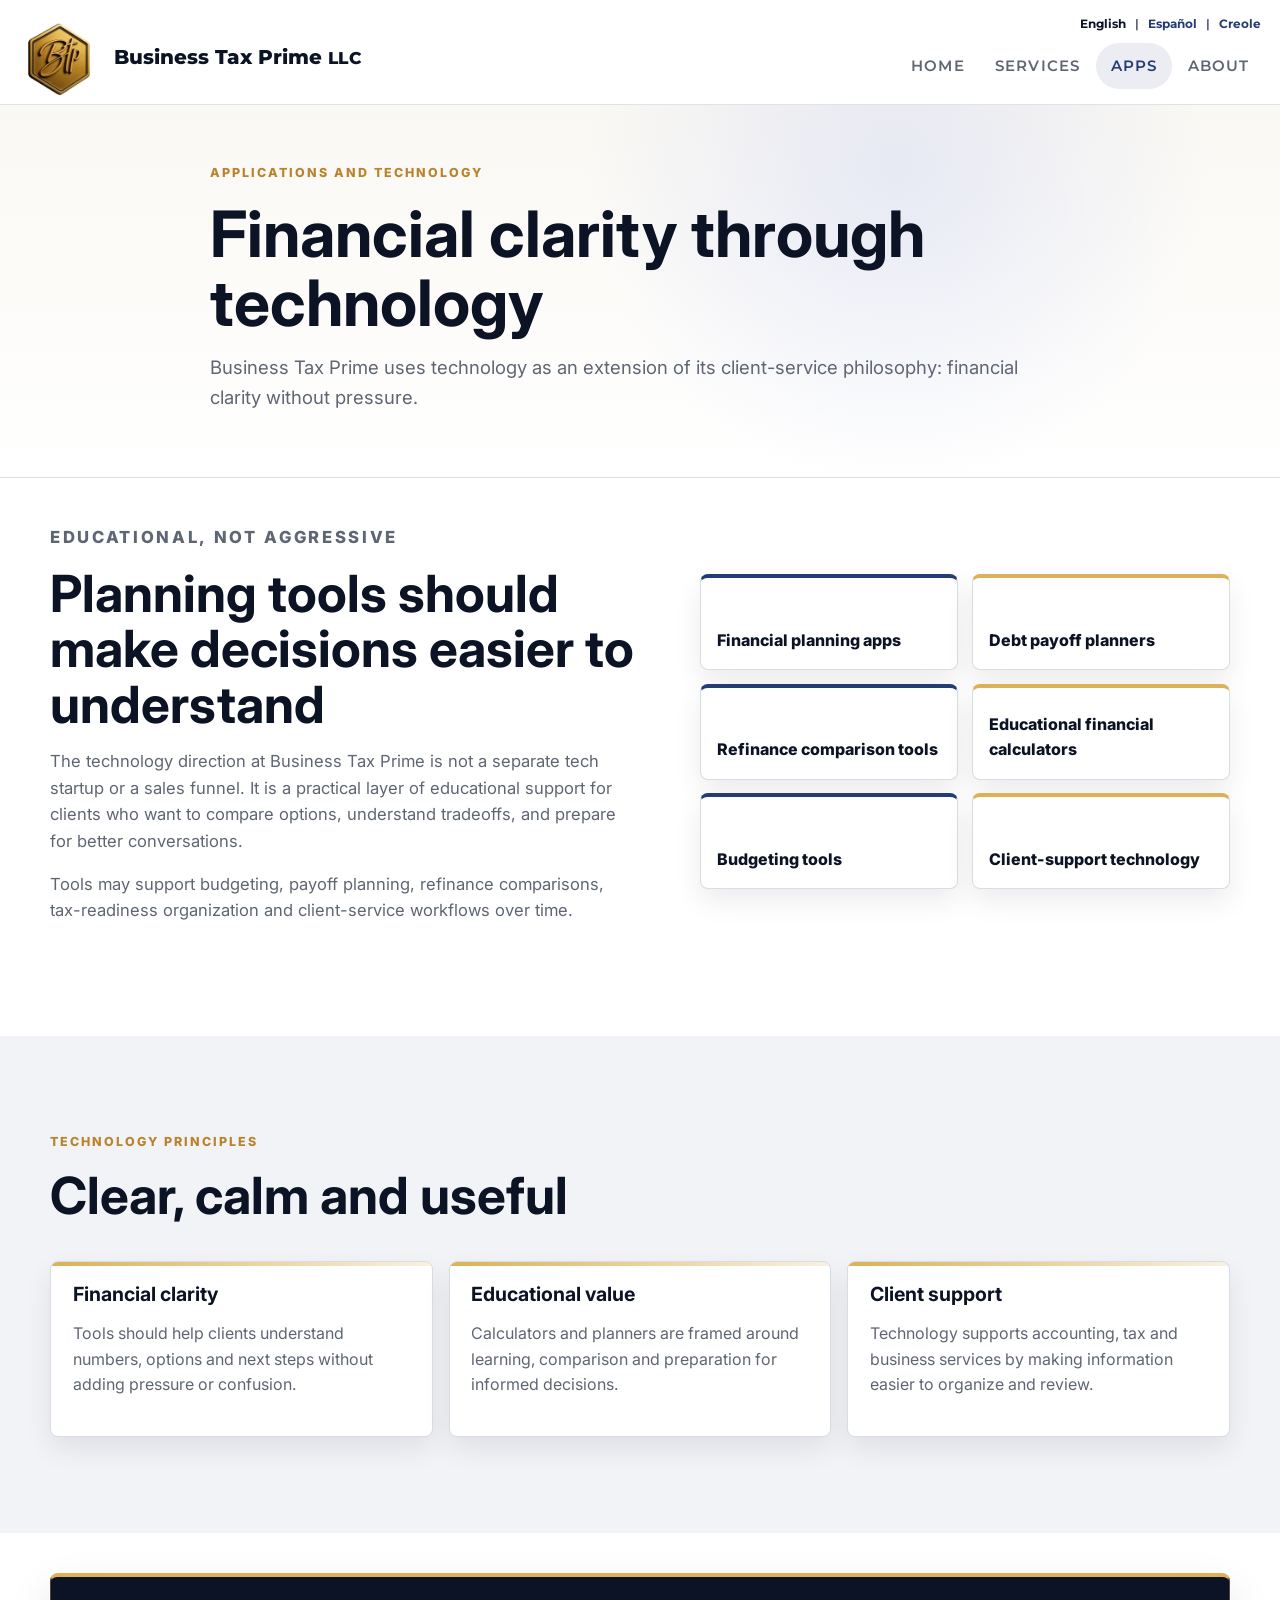
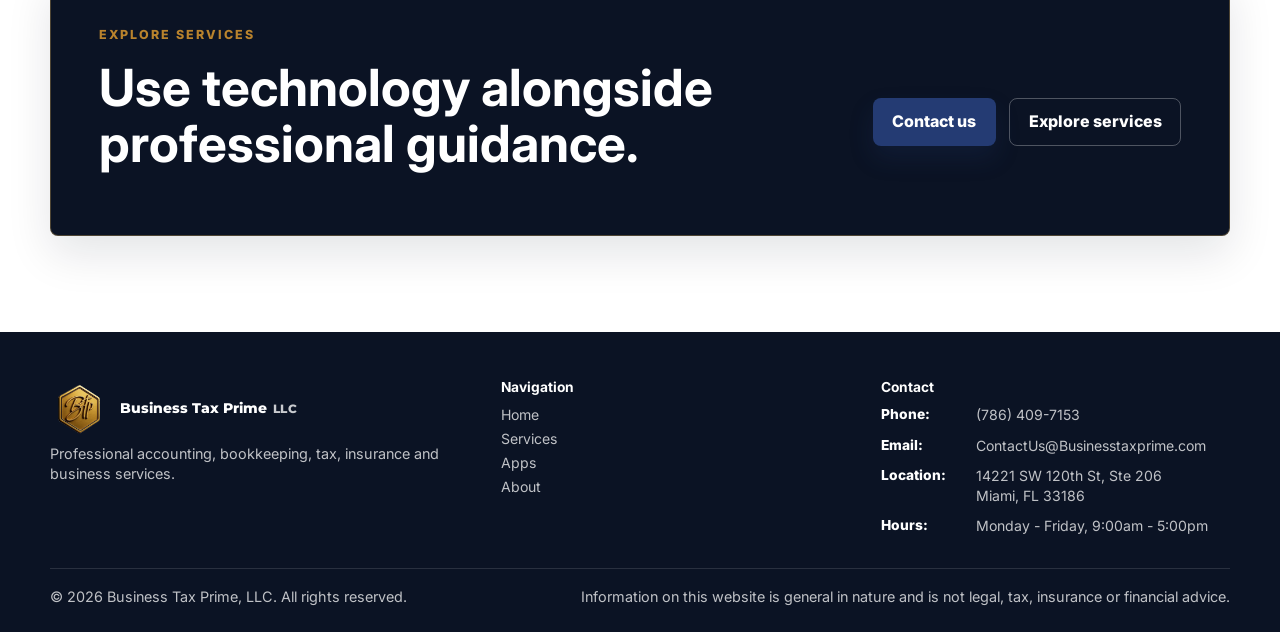
==== apps.html @ d719fc5e "Refine navigation menus and footer links" ====
<!DOCTYPE html>
<html lang="en">
<head>
  <meta charset="UTF-8">
  <meta name="viewport" content="width=device-width, initial-scale=1.0">
  <title>Applications and technology | Business Tax Prime, LLC</title>
  <meta name="description" content="Business Tax Prime technology philosophy: financial clarity through educational planning apps, calculators, budgeting tools, and client-support technology.">
  <link rel="preconnect" href="https://fonts.googleapis.com">
  <link rel="preconnect" href="https://fonts.gstatic.com" crossorigin>
  <link href="https://fonts.googleapis.com/css2?family=Inter:wght@400;500;600;700;800&family=Montserrat:wght@500;600;700;800&display=swap" rel="stylesheet">
  <link rel="stylesheet" href="assets/css/styles.css">
</head>
<body>
  <a class="skip-link" href="#main">Skip to content</a>
  <header class="site-header" data-header>
    <div class="container header-inner">
      <a class="brand notranslate" translate="no" href="index.html"><span class="brand-logo-frame"><img class="brand-logo" src="assets/logos/BTP_mark.png" alt="Business Tax Prime logo"></span><span class="brand-text"><strong>Business Tax Prime</strong><span>LLC</span></span></a>
      <button class="nav-toggle" type="button" aria-expanded="false" aria-controls="primary-navigation"><span class="sr-only">Menu</span><span></span><span></span><span></span></button>
      <nav class="primary-nav" id="primary-navigation" aria-label="Primary navigation"><a href="index.html">HOME</a><div class="nav-dropdown"><a href="services.html">SERVICES</a><div class="nav-submenu" aria-label="Services submenu"><a href="bookkeeping.html">Bookkeeping</a><a href="taxes.html">Taxes</a><a href="business-services.html">Business services</a><a href="https://www.btpinsurance.net/" target="_blank" rel="noopener">Insurance services</a></div></div><a href="apps.html">APPS</a><div class="nav-dropdown"><a href="contact.html#about">ABOUT</a><div class="nav-submenu" aria-label="About submenu"><a href="contact.html#about">About us</a><a href="contact.html#contact">Contact us</a><a href="privacy.html">Privacy Policy</a><a href="terms.html">Terms &amp; Conditions</a></div></div></nav><nav class="language-toggle" aria-label="Language options"><a href="index.html" lang="en" data-language-current>English</a><span aria-hidden="true">|</span><a href="https://translate.google.com/translate?sl=en&amp;tl=es&amp;u=https%3A%2F%2Fbusinesstaxprime.com%2F" lang="es" aria-label="Translate site to Spanish" data-translate-lang="es" target="_blank" rel="noopener">Espa&ntilde;ol</a><span aria-hidden="true">|</span><a href="https://translate.google.com/translate?sl=en&amp;tl=ht&amp;u=https%3A%2F%2Fbusinesstaxprime.com%2F" lang="ht" title="Haitian Creole" aria-label="Translate site to Haitian Creole" data-translate-lang="ht" target="_blank" rel="noopener">Creole</a></nav>
    </div>
  </header>

  <main id="main">
    <section class="page-hero tech-hero">
      <div class="container narrow reveal">
        <p class="eyebrow">Applications and technology</p>
        <h1>Financial clarity through technology</h1>
        <p>Business Tax Prime uses technology as an extension of its client-service philosophy: financial clarity without pressure.</p>
      </div>
    </section>

    <section class="section-pad">
      <div class="container split">
        <div class="reveal">
          <p class="eyebrow">Educational, not aggressive</p>
          <h2>Planning tools should make decisions easier to understand</h2>
          <p>The technology direction at Business Tax Prime is not a separate tech startup or a sales funnel. It is a practical layer of educational support for clients who want to compare options, understand tradeoffs, and prepare for better conversations.</p>
          <p>Tools may support budgeting, payoff planning, refinance comparisons, tax-readiness organization and client-service workflows over time.</p>
        </div>
        <div class="tech-board reveal" aria-label="Planned technology tools">
          <span>Financial planning apps</span>
          <span>Debt payoff planners</span>
          <span>Refinance comparison tools</span>
          <span>Educational financial calculators</span>
          <span>Budgeting tools</span>
          <span>Client-support technology</span>
        </div>
      </div>
    </section>

    <section class="section-pad bg-soft">
      <div class="container">
        <div class="section-heading reveal"><p class="eyebrow">Technology principles</p><h2>Clear, calm and useful</h2></div>
        <div class="card-grid three">
          <article class="service-card reveal"><h3>Financial clarity</h3><p>Tools should help clients understand numbers, options and next steps without adding pressure or confusion.</p></article>
          <article class="service-card reveal"><h3>Educational value</h3><p>Calculators and planners are framed around learning, comparison and preparation for informed decisions.</p></article>
          <article class="service-card reveal"><h3>Client support</h3><p>Technology supports accounting, tax and business services by making information easier to organize and review.</p></article>
        </div>
      </div>
    </section>

    <section class="cta-section">
      <div class="container cta-box reveal"><div><p class="eyebrow">Explore services</p><h2>Use technology alongside professional guidance.</h2></div><div class="cta-actions"><a class="btn btn-primary" href="mailto:ContactUs@Businesstaxprime.com?subject=Business%20Tax%20Prime%20consultation">Contact us</a><a class="btn btn-secondary" href="services.html">Explore services</a></div></div>
    </section>
  </main>

  <footer class="site-footer">
    <div class="container footer-grid">
      <div><a class="brand footer-brand notranslate" translate="no" href="index.html"><span class="brand-logo-frame"><img class="brand-logo" src="assets/logos/BTP_mark.png" alt="Business Tax Prime logo"></span><span class="brand-text"><strong>Business Tax Prime</strong><span>LLC</span></span></a><p>Professional accounting, bookkeeping, tax, insurance and business services.</p></div>
      <div><h2>Navigation</h2><nav class="footer-links" aria-label="Footer navigation"><a href="index.html">Home</a><a href="services.html">Services</a><a href="apps.html">Apps</a><a href="contact.html#about">About</a></nav></div>
      <div><h2>Contact</h2><dl class="contact-list"><div><dt>Phone:</dt><dd><a href="tel:+17864097153">(786) 409-7153</a></dd></div><div><dt>Email:</dt><dd><a href="mailto:ContactUs@Businesstaxprime.com">ContactUs@Businesstaxprime.com</a></dd></div><div><dt>Location:</dt><dd>14221 SW 120th St, Ste 206<br>Miami, FL 33186</dd></div><div><dt>Hours:</dt><dd>Monday - Friday, 9:00am - 5:00pm</dd></div></dl></div>
    </div>
    <div class="container footer-bottom"><p>&copy; <span data-year></span> Business Tax Prime, LLC. All rights reserved.</p><p>Information on this website is general in nature and is not legal, tax, insurance or financial advice.</p></div>
  </footer>
  <script src="assets/js/main.js"></script>
</body>
</html>
---- assets/css/styles.css ----
:root {
  --navy: #0B1324;
  --blue: #243B73;
  --royal: #4263E7;
  --gold: #DCB157;
  --bronze: #B9832D;
  --warm-white: #FAF8F3;
  --white: #FFFFFF;
  --soft-gray: #F1F3F6;
  --text: #1C1C1C;
  --muted: #5F6673;
  --border: #D8DCE3;
  --shadow: 0 18px 45px rgba(11, 19, 36, 0.11);
  --soft-shadow: 0 12px 28px rgba(11, 19, 36, 0.08);
  --radius: 8px;
  --container: 1180px;
}

* {
  box-sizing: border-box;
}

html {
  scroll-behavior: smooth;
  scroll-padding-top: 120px;
}

body {
  margin: 0;
  color: var(--text);
  background: var(--white);
  font-family: "Inter", Arial, sans-serif;
  line-height: 1.6;
}

img,
svg {
  max-width: 100%;
}

a {
  color: inherit;
  text-decoration: none;
}

a:focus-visible,
button:focus-visible,
input:focus-visible,
textarea:focus-visible,
select:focus-visible {
  outline: 3px solid rgba(66, 99, 231, 0.35);
  outline-offset: 3px;
}

p {
  margin: 0 0 1rem;
}

h1,
h2,
h3 {
  margin: 0 0 1rem;
  color: var(--navy);
  line-height: 1.08;
  letter-spacing: 0;
}

h1 {
  font-size: clamp(2.5rem, 7vw, 5.4rem);
  max-width: 920px;
}

h2 {
  font-size: clamp(2rem, 4vw, 3.3rem);
}

h3 {
  font-size: 1.2rem;
}

.container {
  width: min(var(--container), calc(100% - 40px));
  margin: 0 auto;
}

.narrow {
  max-width: 860px;
}

.section-pad {
  padding: 96px 0;
}

.section-pad.compact {
  padding: 72px 0;
}

.bg-soft {
  background: var(--soft-gray);
}

.bg-navy {
  background: var(--navy);
  color: rgba(255, 255, 255, 0.84);
}

.bg-navy h2,
.bg-navy h3 {
  color: var(--white);
}

.skip-link {
  position: fixed;
  left: 1rem;
  top: -5rem;
  z-index: 1000;
  background: var(--gold);
  color: var(--navy);
  padding: 0.8rem 1rem;
  border-radius: var(--radius);
  font-weight: 700;
}

.skip-link:focus {
  top: 112px;
}

.sr-only {
  position: absolute;
  width: 1px;
  height: 1px;
  padding: 0;
  margin: -1px;
  overflow: hidden;
  clip: rect(0, 0, 0, 0);
  border: 0;
}

.site-header {
  position: sticky;
  top: 0;
  z-index: 100;
  background: rgba(255, 255, 255, 0.95);
  border-bottom: 1px solid rgba(216, 220, 227, 0.82);
  backdrop-filter: blur(18px);
}

.site-header .container {
  width: min(100% - 32px, 1840px);
}

.header-inner {
  position: relative;
  min-height: 104px;
  display: flex;
  align-items: center;
  justify-content: space-between;
  gap: 1.2rem;
  padding-top: 0.85rem;
}

.brand {
  display: inline-flex;
  align-items: center;
  gap: 0.75rem;
  min-width: max-content;
  flex: 0 0 auto;
}

.brand-logo-frame {
  width: 86px;
  height: 86px;
  display: block;
  overflow: hidden;
  background: transparent;
  border: 0;
  border-radius: 0;
  box-shadow: none;
}

.brand-logo {
  width: 100%;
  height: 100%;
  display: block;
  object-fit: contain;
  object-position: center;
  transform: none;
}

.brand-text {
  display: inline-flex;
  align-items: baseline;
  gap: 0.38rem;
  white-space: nowrap;
}

.brand-text strong {
  font-family: "Montserrat", "Inter", Arial, sans-serif;
  color: var(--navy);
  font-size: 1.24rem;
  line-height: 1;
  font-weight: 800;
}

.brand-text span {
  font-family: "Montserrat", "Inter", Arial, sans-serif;
  color: var(--navy);
  font-size: 1.04rem;
  font-weight: 800;
  letter-spacing: 0.02em;
  text-transform: uppercase;
}

.primary-nav {
  display: flex;
  align-items: center;
  gap: 0.08rem;
  margin-left: auto;
  padding-top: 0.9rem;
}

.primary-nav a,
.nav-dropdown > a {
  font-family: "Montserrat", "Inter", Arial, sans-serif;
  color: var(--muted);
  border-radius: 999px;
  padding: 0.68rem 0.9rem;
  font-size: 0.95rem;
  font-weight: 600;
  letter-spacing: 0.08em;
  transition: background 180ms ease, color 180ms ease;
}

.nav-dropdown {
  position: relative;
}

.nav-dropdown > a {
  display: inline-flex;
  align-items: center;
}

.nav-submenu {
  position: absolute;
  left: 50%;
  top: calc(100% + 0.65rem);
  z-index: 120;
  display: grid;
  min-width: 220px;
  padding: 0.55rem;
  background: var(--white);
  border: 1px solid var(--border);
  border-top: 4px solid var(--gold);
  border-radius: var(--radius);
  box-shadow: var(--shadow);
  opacity: 0;
  visibility: hidden;
  transform: translate(-50%, 8px);
  transition: opacity 160ms ease, transform 160ms ease, visibility 160ms ease;
}

.primary-nav > .nav-dropdown:last-child .nav-submenu {
  left: auto;
  right: 0;
  transform: translate(0, 8px);
}

.nav-submenu a {
  display: block;
  padding: 0.75rem 0.8rem;
  color: var(--navy);
  border-radius: 6px;
  font-size: 0.92rem;
  font-weight: 600;
  letter-spacing: 0;
  text-align: center;
  white-space: normal;
}

.nav-dropdown:hover .nav-submenu,
.nav-dropdown:focus-within .nav-submenu {
  opacity: 1;
  visibility: visible;
  transform: translate(-50%, 0);
}

.primary-nav > .nav-dropdown:last-child:hover .nav-submenu,
.primary-nav > .nav-dropdown:last-child:focus-within .nav-submenu {
  transform: translate(0, 0);
}

.primary-nav a:hover,
.primary-nav a:focus-visible,
.primary-nav a[aria-current="page"] {
  background: rgba(36, 59, 115, 0.09);
  color: var(--blue);
}

.language-toggle {
  position: absolute;
  right: 0;
  top: 0.78rem;
  display: inline-flex;
  align-items: center;
  gap: 0.36rem;
  flex: 0 0 auto;
  color: var(--muted);
  font-family: "Montserrat", "Inter", Arial, sans-serif;
  font-size: 0.76rem;
  font-weight: 700;
  line-height: 1;
  white-space: nowrap;
}

.language-toggle a {
  color: var(--blue);
  border-radius: 999px;
  padding: 0.36rem 0.2rem;
}

.language-toggle a:hover,
.language-toggle a:focus-visible {
  color: var(--royal);
}

.language-toggle [aria-current="true"] {
  color: var(--navy);
}

.nav-toggle {
  display: none;
  width: 44px;
  height: 44px;
  border: 1px solid var(--border);
  border-radius: var(--radius);
  background: var(--white);
  padding: 0;
}

.nav-toggle span:not(.sr-only) {
  display: block;
  width: 20px;
  height: 2px;
  margin: 4px auto;
  background: var(--navy);
}

.hero {
  position: relative;
  overflow: hidden;
  background:
    radial-gradient(circle at 82% 20%, rgba(66, 99, 231, 0.1), transparent 30%),
    linear-gradient(180deg, var(--warm-white), var(--white) 70%);
}

.hero::after {
  content: "";
  position: absolute;
  inset: auto 0 0;
  height: 1px;
  background: var(--border);
}

.hero-grid,
.split,
.contact-grid {
  display: grid;
  grid-template-columns: minmax(0, 1.05fr) minmax(320px, 0.95fr);
  gap: clamp(2rem, 5vw, 5rem);
  align-items: center;
}

.hero-copy {
  padding: 44px 0;
}

.hero-lead {
  max-width: 710px;
  color: var(--muted);
  font-size: 1.2rem;
}

.eyebrow {
  color: var(--bronze);
  font-size: 0.78rem;
  font-weight: 800;
  letter-spacing: 0.16em;
  text-transform: uppercase;
}

.hero-actions,
.cta-actions {
  display: flex;
  flex-wrap: wrap;
  gap: 0.85rem;
  margin-top: 2rem;
}

.btn {
  display: inline-flex;
  align-items: center;
  justify-content: center;
  min-height: 48px;
  padding: 0.85rem 1.15rem;
  border-radius: var(--radius);
  border: 1px solid transparent;
  font-weight: 800;
  line-height: 1.1;
  transition: transform 180ms ease, box-shadow 180ms ease, background 180ms ease;
}

.btn:hover,
.btn:focus-visible {
  transform: translateY(-1px);
}

.btn-primary {
  background: var(--blue);
  color: var(--white);
  box-shadow: 0 12px 24px rgba(36, 59, 115, 0.2);
}

.btn-primary:hover,
.btn-primary:focus-visible {
  background: var(--navy);
}

.btn-secondary {
  background: var(--white);
  color: var(--blue);
  border-color: var(--border);
}

.visual-shell {
  position: relative;
  padding: 1rem;
  background: rgba(255, 255, 255, 0.88);
  border: 1px solid rgba(220, 177, 87, 0.38);
  border-radius: var(--radius);
  box-shadow: var(--shadow);
}

.visual-shell::before {
  content: "";
  position: absolute;
  inset: 14px;
  border: 1px solid rgba(220, 177, 87, 0.34);
  border-radius: 6px;
  pointer-events: none;
}

.visual-header {
  display: flex;
  align-items: center;
  justify-content: space-between;
  gap: 1rem;
  padding: 0.5rem 0.5rem 1rem;
}

.visual-header strong {
  color: var(--navy);
  font-size: 0.92rem;
  line-height: 1.2;
}

.visual-header span {
  display: block;
  width: 10px;
  height: 10px;
  border-radius: 50%;
  background: var(--border);
}

.status-dots {
  display: inline-flex;
  align-items: center;
  gap: 0.45rem;
}

.status-dots span:first-child {
  background: var(--gold);
}

.status-dots span:nth-child(2) {
  background: var(--blue);
}

.status-dots span:nth-child(3) {
  background: var(--royal);
}

.metric-row {
  display: grid;
  grid-template-columns: 1fr 1fr;
  gap: 0.8rem;
  margin-bottom: 0.8rem;
}

.metric-row div,
.report-card,
.task-list span,
.mini-card,
.tech-board span {
  background: var(--white);
  border: 1px solid var(--border);
  border-radius: var(--radius);
}

.metric-row div {
  padding: 1rem;
}

.metric-row small {
  display: block;
  color: var(--muted);
  font-weight: 700;
}

.metric-row strong {
  color: var(--blue);
  font-size: 1.25rem;
}

.report-card {
  padding: 1rem;
}

.report-line {
  width: 64%;
  height: 10px;
  margin-bottom: 0.65rem;
  border-radius: 999px;
  background: var(--soft-gray);
}

.report-line.wide {
  width: 86%;
}

.bar-chart {
  display: grid;
  grid-template-columns: repeat(5, 1fr);
  align-items: end;
  gap: 0.6rem;
  height: 170px;
  padding-top: 1rem;
}

.bar-chart span {
  display: block;
  min-height: 28px;
  border-radius: 6px 6px 0 0;
  background: linear-gradient(180deg, var(--royal), var(--blue));
}

.bar-chart span:nth-child(2),
.bar-chart span:nth-child(5) {
  background: linear-gradient(180deg, var(--gold), var(--bronze));
}

.task-list {
  display: grid;
  grid-template-columns: repeat(3, 1fr);
  gap: 0.75rem;
  margin-top: 0.85rem;
}

.task-list span {
  padding: 0.75rem;
  color: var(--muted);
  font-size: 0.82rem;
  font-weight: 800;
  text-align: center;
}

.section-heading {
  max-width: 820px;
  margin-bottom: 2.4rem;
}

.section-heading p:last-child {
  color: var(--muted);
  font-size: 1.08rem;
}

.section-heading.light p:last-child {
  color: rgba(255, 255, 255, 0.74);
}

.card-grid {
  display: grid;
  gap: 1rem;
}

.card-grid.three {
  grid-template-columns: repeat(3, 1fr);
}

.card-grid.six {
  grid-template-columns: repeat(3, 1fr);
}

.service-card {
  display: block;
  position: relative;
  overflow: hidden;
  min-height: 100%;
  padding: 1.35rem;
  background: var(--white);
  border: 1px solid var(--border);
  border-radius: var(--radius);
  box-shadow: var(--soft-shadow);
  transition: border-color 180ms ease, box-shadow 180ms ease, transform 180ms ease;
}

.service-card::before {
  content: "";
  position: absolute;
  inset: 0 0 auto;
  height: 4px;
  background: linear-gradient(90deg, var(--gold), rgba(220, 177, 87, 0.18));
}

.service-card:hover,
.service-card:focus-visible {
  border-color: rgba(66, 99, 231, 0.42);
  box-shadow: var(--shadow);
  transform: translateY(-2px);
}

.service-card h2,
.service-card h3 {
  font-size: 1.22rem;
}

.service-card p {
  color: var(--muted);
}

.card-icon {
  display: inline-grid;
  place-items: center;
  width: 38px;
  height: 38px;
  margin-bottom: 1.2rem;
  border-radius: 7px;
  background: rgba(220, 177, 87, 0.16);
  color: var(--bronze);
  position: relative;
}

.card-icon::before,
.card-icon::after {
  content: "";
  position: absolute;
  border-color: currentColor;
}

.icon-books::before {
  width: 17px;
  height: 21px;
  border: 2px solid currentColor;
  border-radius: 3px;
}

.icon-books::after {
  width: 10px;
  height: 2px;
  background: currentColor;
  top: 15px;
}

.icon-tax::before {
  width: 18px;
  height: 22px;
  border: 2px solid currentColor;
  border-radius: 3px;
}

.icon-tax::after {
  width: 10px;
  height: 10px;
  border-right: 2px solid currentColor;
  border-bottom: 2px solid currentColor;
  transform: rotate(45deg);
  top: 10px;
}

.icon-business::before {
  width: 22px;
  height: 18px;
  border: 2px solid currentColor;
  border-radius: 3px;
  bottom: 8px;
}

.icon-business::after {
  width: 10px;
  height: 5px;
  border: 2px solid currentColor;
  border-bottom: 0;
  border-radius: 3px 3px 0 0;
  top: 8px;
}

.icon-shield::before {
  width: 19px;
  height: 22px;
  border: 2px solid currentColor;
  border-radius: 11px 11px 8px 8px;
  transform: rotate(45deg);
}

.icon-tools::before {
  width: 21px;
  height: 21px;
  border: 2px solid currentColor;
  border-radius: 50%;
}

.icon-tools::after {
  width: 12px;
  height: 2px;
  right: 7px;
  bottom: 9px;
  background: currentColor;
  transform: rotate(45deg);
}

.reverse {
  direction: rtl;
}

.reverse > * {
  direction: ltr;
}

.split p {
  color: var(--muted);
  font-size: 1.04rem;
}

.feature-panel {
  padding: clamp(1.2rem, 3vw, 2rem);
  background: var(--white);
  border: 1px solid var(--border);
  border-top: 4px solid rgba(220, 177, 87, 0.72);
  border-radius: var(--radius);
  box-shadow: var(--soft-shadow);
}

.contact-list {
  display: grid;
  gap: 0.65rem;
  margin: 0;
}

.contact-list div {
  display: grid;
  grid-template-columns: 5.35rem minmax(0, 1fr);
  gap: 0.6rem;
  align-items: start;
}

.contact-list dt {
  color: var(--navy);
  font-weight: 800;
}

.contact-list dd {
  margin: 0;
  color: var(--muted);
  overflow-wrap: anywhere;
}

.contact-list a {
  color: inherit;
}

.check-list {
  display: grid;
  gap: 0.8rem;
  margin: 0;
  padding: 0;
  list-style: none;
}

.check-list li {
  position: relative;
  padding-left: 1.7rem;
  color: var(--muted);
}

.check-list li::before {
  content: "";
  position: absolute;
  left: 0;
  top: 0.44rem;
  width: 9px;
  height: 9px;
  border-radius: 50%;
  background: var(--gold);
  box-shadow: 0 0 0 5px rgba(220, 177, 87, 0.14);
}

.text-link {
  display: inline-flex;
  margin-top: 0.4rem;
  color: var(--blue);
  font-weight: 800;
  border-bottom: 2px solid rgba(220, 177, 87, 0.75);
}

.inline-link {
  color: var(--blue);
  font-weight: 800;
  border-bottom: 2px solid rgba(220, 177, 87, 0.75);
}

.pill-grid {
  display: grid;
  grid-template-columns: repeat(3, 1fr);
  gap: 0.85rem;
}

.pill-grid span {
  padding: 1rem;
  border: 1px solid rgba(255, 255, 255, 0.14);
  border-radius: var(--radius);
  background: rgba(255, 255, 255, 0.06);
  color: var(--white);
  font-weight: 800;
}

.mini-card-row {
  display: grid;
  grid-template-columns: repeat(2, 1fr);
  gap: 0.85rem;
}

.mini-card {
  padding: 1.1rem;
  color: var(--blue);
  font-weight: 800;
  border-left: 4px solid rgba(220, 177, 87, 0.72);
  box-shadow: var(--soft-shadow);
}

.tech-board {
  display: grid;
  grid-template-columns: repeat(2, 1fr);
  gap: 0.85rem;
}

.tech-board span {
  min-height: 96px;
  display: flex;
  align-items: flex-end;
  padding: 1rem;
  color: var(--navy);
  font-weight: 800;
  box-shadow: var(--soft-shadow);
}

.tech-board span:nth-child(odd) {
  border-top: 4px solid var(--blue);
}

.tech-board span:nth-child(even) {
  border-top: 4px solid var(--gold);
}

.cta-section {
  padding: 40px 0 96px;
  background: var(--white);
}

.cta-box {
  display: flex;
  justify-content: space-between;
  gap: 2rem;
  align-items: center;
  padding: clamp(1.5rem, 4vw, 3rem);
  background: var(--navy);
  border: 1px solid rgba(220, 177, 87, 0.32);
  border-top: 4px solid var(--gold);
  border-radius: var(--radius);
  box-shadow: var(--shadow);
}

.cta-box h2 {
  max-width: 720px;
  color: var(--white);
}

.cta-note {
  max-width: 700px;
  margin: 0.7rem 0 0;
  color: rgba(255, 255, 255, 0.78);
}

.cta-box .btn-secondary {
  background: transparent;
  color: var(--white);
  border-color: rgba(255, 255, 255, 0.28);
}

.page-hero {
  padding: 58px 0 48px;
  background:
    linear-gradient(180deg, var(--warm-white), var(--white));
  border-bottom: 1px solid var(--border);
}

.hero.section-pad {
  padding-top: 58px;
}

.page-hero + .section-pad {
  padding-top: 46px;
}

.page-hero h1 {
  font-size: clamp(2.35rem, 5vw, 4.25rem);
}

.page-hero p:not(.eyebrow) {
  color: var(--muted);
  font-size: 1.16rem;
}

.tech-hero {
  background:
    radial-gradient(circle at 70% 18%, rgba(66, 99, 231, 0.11), transparent 33%),
    linear-gradient(180deg, var(--warm-white), var(--white));
}

.contact-grid {
  align-items: start;
}

.contact-aside {
  display: grid;
  gap: 1.25rem;
}

.contact-photo {
  margin: 0;
  overflow: hidden;
  border: 1px solid var(--border);
  border-top: 4px solid var(--gold);
  border-radius: var(--radius);
  box-shadow: var(--soft-shadow);
  background: var(--white);
}

.contact-photo img {
  width: 100%;
  aspect-ratio: 16 / 10;
  display: block;
  object-fit: cover;
}

.about-copy {
  color: var(--muted);
}

.about-copy h2 {
  color: var(--navy);
}

.about-copy p:not(.eyebrow) {
  font-size: 1.06rem;
}

.contact-form {
  display: grid;
  gap: 0.7rem;
  padding: clamp(1.2rem, 3vw, 2rem);
  background:
    linear-gradient(180deg, rgba(66, 99, 231, 0.045), rgba(255, 255, 255, 0) 44%),
    var(--white);
  border: 1px solid rgba(66, 99, 231, 0.18);
  border-top: 4px solid var(--royal);
  border-radius: var(--radius);
  box-shadow: var(--soft-shadow);
}

.contact-form label {
  display: block;
  margin-bottom: 0.35rem;
  color: var(--navy);
  font-weight: 800;
}

.required-marker {
  color: var(--bronze);
  font-weight: 800;
}

.contact-form input,
.contact-form select,
.contact-form textarea {
  width: 100%;
  border: 1px solid var(--border);
  border-radius: var(--radius);
  padding: 0.9rem 1rem;
  color: var(--text);
  font: inherit;
  background: rgba(255, 255, 255, 0.92);
}

.contact-form textarea {
  resize: vertical;
}

.contact-form input:focus,
.contact-form select:focus,
.contact-form textarea:focus {
  outline: 3px solid rgba(66, 99, 231, 0.18);
  border-color: var(--royal);
}

.form-note {
  margin: 0;
  padding: 0.85rem 1rem;
  color: var(--navy);
  background: rgba(220, 177, 87, 0.16);
  border: 1px solid rgba(185, 131, 45, 0.28);
  border-left: 4px solid var(--gold);
  border-radius: var(--radius-sm);
  font-size: 0.9rem;
}

.policy-content {
  max-width: 850px;
}

.policy-content h2 {
  margin-top: 2rem;
  font-size: 1.55rem;
}

.policy-content p {
  color: var(--muted);
}

.site-footer {
  padding: 48px 0 24px;
  color: rgba(255, 255, 255, 0.74);
  background: var(--navy);
  line-height: 1.42;
}

.footer-grid {
  display: grid;
  grid-template-columns: 1.2fr 1fr 1fr;
  gap: 2rem;
}

.footer-brand .brand-text strong,
.site-footer h2 {
  color: var(--white);
}

.footer-brand .brand-text strong {
  font-size: 0.9rem;
}

.footer-brand .brand-text span {
  color: rgba(255, 255, 255, 0.78);
  font-size: 0.78rem;
}

.footer-brand .brand-logo-frame {
  width: 58px;
  height: 58px;
}

.footer-brand .brand-logo {
  object-position: center;
  transform: none;
}

.site-footer h2 {
  margin-bottom: 0.65rem;
  font-size: 0.86rem;
}

.site-footer p {
  margin-bottom: 0.65rem;
  font-size: 0.9rem;
}

.footer-links {
  display: grid;
  gap: 0.25rem;
}

.footer-links a {
  color: rgba(255, 255, 255, 0.74);
  font-size: 0.88rem;
}

.footer-links a:hover,
.footer-links a:focus-visible {
  color: var(--gold);
}

.site-footer .contact-list dt {
  color: var(--white);
  font-size: 0.86rem;
}

.site-footer .contact-list dd {
  color: rgba(255, 255, 255, 0.74);
  font-size: 0.88rem;
}

.site-footer .contact-list a:hover,
.site-footer .contact-list a:focus-visible {
  color: var(--gold);
}

.footer-bottom {
  display: flex;
  justify-content: space-between;
  gap: 2rem;
  margin-top: 32px;
  padding-top: 18px;
  border-top: 1px solid rgba(255, 255, 255, 0.12);
  font-size: 0.8rem;
}

.footer-bottom p {
  margin: 0;
}

.reveal {
  opacity: 0;
  transform: translateY(14px);
  transition: opacity 600ms ease, transform 600ms ease;
}

.reveal.is-visible {
  opacity: 1;
  transform: translateY(0);
}

@media (prefers-reduced-motion: reduce) {
  html {
    scroll-behavior: auto;
  }

  *,
  *::before,
  *::after {
    animation-duration: 0.01ms !important;
    animation-iteration-count: 1 !important;
    transition-duration: 0.01ms !important;
  }

  .reveal {
    opacity: 1;
    transform: none;
  }
}

@media (max-width: 1180px) {
  .nav-toggle {
    display: block;
    order: 3;
  }

  .language-toggle {
    position: static;
    order: 2;
    margin-left: auto;
  }

  .primary-nav {
    order: 4;
    position: absolute;
    left: 20px;
    right: 20px;
    top: calc(100% + 8px);
    display: none;
    flex-direction: column;
    align-items: stretch;
    gap: 0.3rem;
    padding: 0.75rem;
    background: var(--white);
    border: 1px solid var(--border);
    border-radius: var(--radius);
    box-shadow: var(--shadow);
    margin-left: 0;
    padding-top: 0.75rem;
  }

  .primary-nav.is-open {
    display: flex;
  }

  .primary-nav a,
  .nav-dropdown > a {
    border-radius: 6px;
  }

  .nav-dropdown {
    display: grid;
  }

  .nav-submenu {
    position: static;
    min-width: 0;
    margin: 0.2rem 0 0.35rem 0.75rem;
    padding: 0.25rem 0 0.25rem 0.7rem;
    border: 0;
    border-left: 3px solid var(--gold);
    border-radius: 0;
    box-shadow: none;
    opacity: 1;
    visibility: visible;
    transform: none;
  }

  .nav-submenu a {
    padding: 0.48rem 0.6rem;
    text-align: left;
  }
}

@media (max-width: 900px) {
  .section-pad {
    padding: 72px 0;
  }

  .page-hero {
    padding: 44px 0 40px;
  }

  .hero.section-pad {
    padding-top: 44px;
  }

  .page-hero + .section-pad {
    padding-top: 36px;
  }

  .hero-grid,
  .split,
  .contact-grid,
  .footer-grid {
    grid-template-columns: 1fr;
  }

  .hero-copy {
    padding: 10px 0 0;
  }

  .card-grid.three,
  .card-grid.six,
  .pill-grid {
    grid-template-columns: repeat(2, 1fr);
  }

  .cta-box,
  .footer-bottom {
    align-items: flex-start;
    flex-direction: column;
  }
}

@media (max-width: 640px) {
  .container {
    width: min(100% - 28px, var(--container));
  }

  .header-inner {
    min-height: 92px;
    gap: 0.55rem;
  }

  .brand-logo-frame {
    width: 74px;
    height: 74px;
  }

  .brand-text strong {
    font-size: 0.98rem;
  }

  .brand-text span {
    font-size: 0.84rem;
  }

  .language-toggle {
    font-size: 0.68rem;
    gap: 0.18rem;
  }

  .language-toggle a {
    padding-inline: 0.08rem;
  }

  .hero,
  .page-hero {
    text-align: left;
  }

  .hero-lead,
  .page-hero p:not(.eyebrow) {
    font-size: 1.02rem;
  }

  .hero-actions,
  .cta-actions {
    width: 100%;
  }

  .btn {
    width: 100%;
  }

  .contact-list div {
    grid-template-columns: 4.8rem minmax(0, 1fr);
  }

  .card-grid.three,
  .card-grid.six,
  .pill-grid,
  .mini-card-row,
  .tech-board,
  .metric-row,
  .task-list {
    grid-template-columns: 1fr;
  }

  .bar-chart {
    height: 130px;
  }

  .cta-section {
    padding-bottom: 72px;
  }
}

@media (max-width: 380px) {
  .brand-logo-frame {
    width: 62px;
    height: 62px;
  }

  .brand {
    gap: 0.55rem;
  }

  .brand-text {
    gap: 0.25rem;
  }

  .brand-text strong {
    font-size: 0.78rem;
  }

  .brand-text span {
    font-size: 0.64rem;
  }

  .language-toggle {
    font-size: 0.6rem;
  }
}
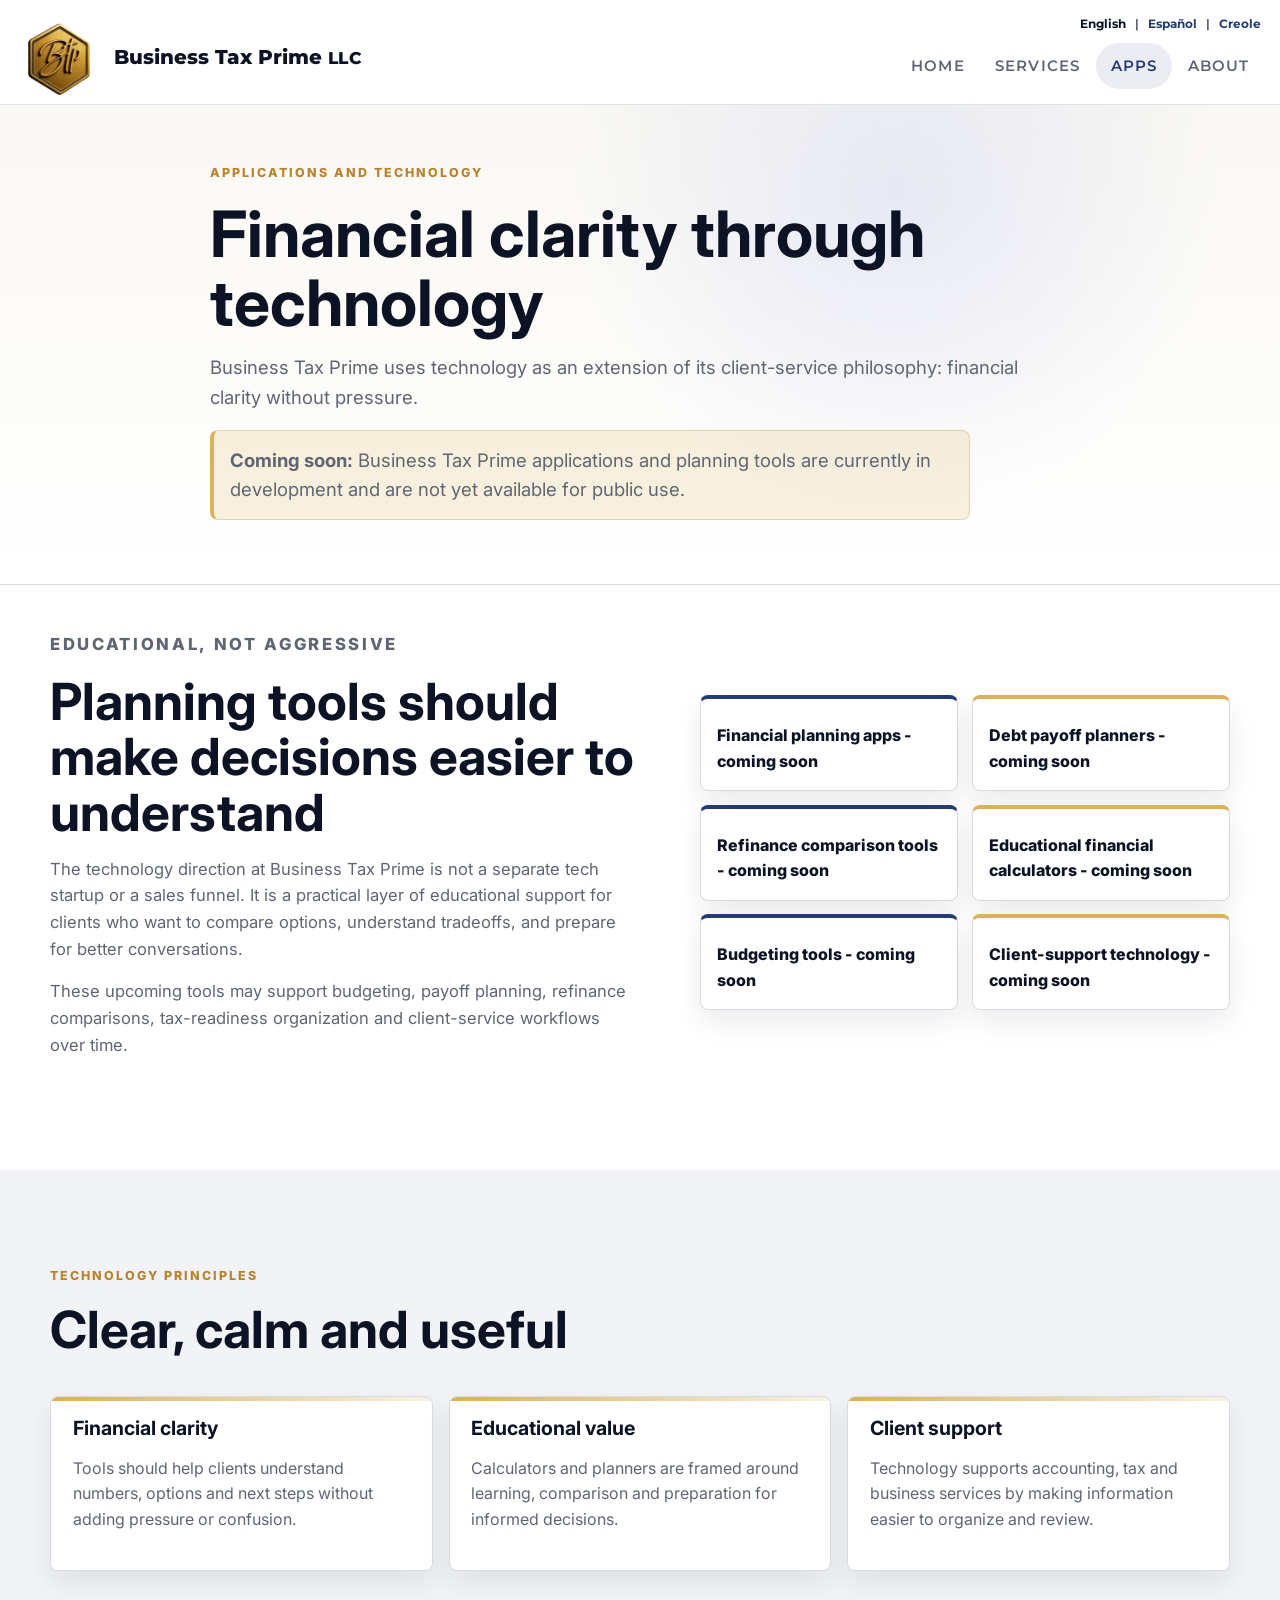
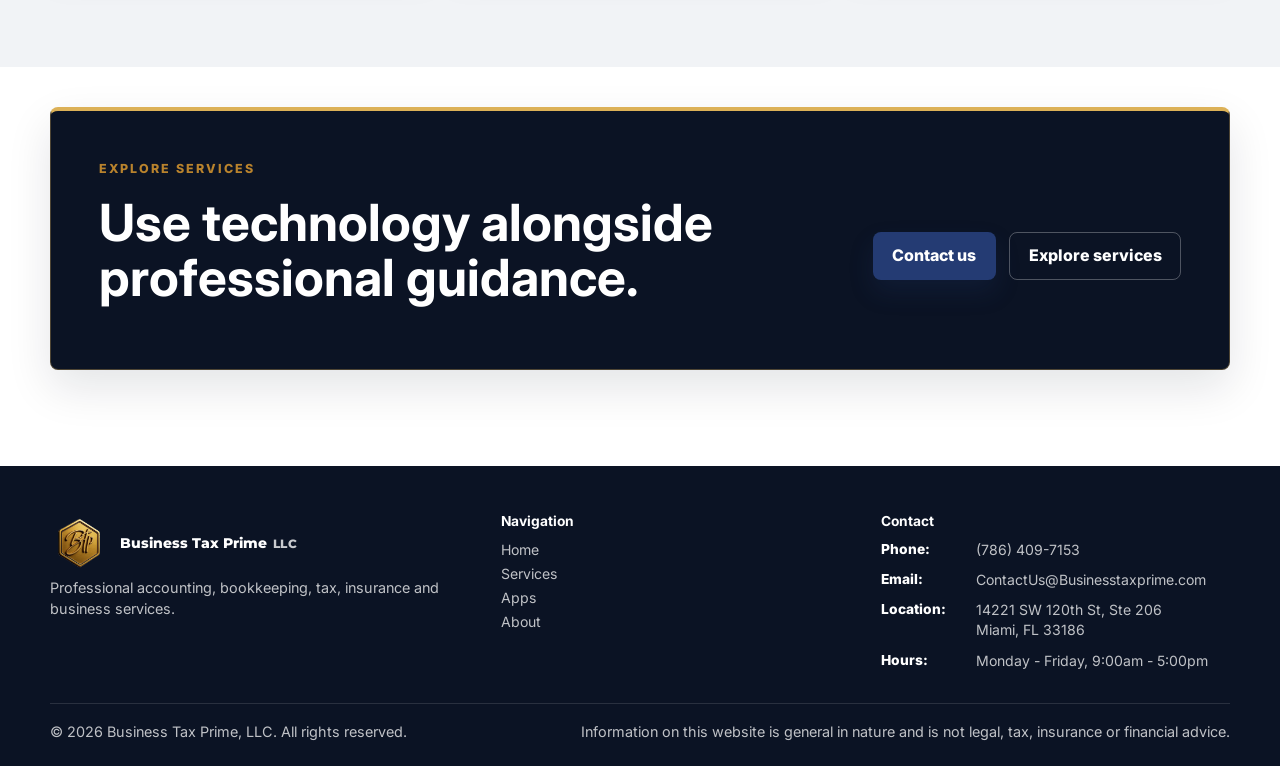
==== commit 93862859: "Mark applications as coming soon" ====
--- a/apps.html
+++ b/apps.html
@@ -26,6 +26,7 @@
         <p class="eyebrow">Applications and technology</p>
         <h1>Financial clarity through technology</h1>
         <p>Business Tax Prime uses technology as an extension of its client-service philosophy: financial clarity without pressure.</p>
+        <p class="coming-soon-note"><strong>Coming soon:</strong> Business Tax Prime applications and planning tools are currently in development and are not yet available for public use.</p>
       </div>
     </section>
 
@@ -35,15 +36,15 @@
           <p class="eyebrow">Educational, not aggressive</p>
           <h2>Planning tools should make decisions easier to understand</h2>
           <p>The technology direction at Business Tax Prime is not a separate tech startup or a sales funnel. It is a practical layer of educational support for clients who want to compare options, understand tradeoffs, and prepare for better conversations.</p>
-          <p>Tools may support budgeting, payoff planning, refinance comparisons, tax-readiness organization and client-service workflows over time.</p>
+          <p>These upcoming tools may support budgeting, payoff planning, refinance comparisons, tax-readiness organization and client-service workflows over time.</p>
         </div>
         <div class="tech-board reveal" aria-label="Planned technology tools">
-          <span>Financial planning apps</span>
-          <span>Debt payoff planners</span>
-          <span>Refinance comparison tools</span>
-          <span>Educational financial calculators</span>
-          <span>Budgeting tools</span>
-          <span>Client-support technology</span>
+          <span>Financial planning apps - coming soon</span>
+          <span>Debt payoff planners - coming soon</span>
+          <span>Refinance comparison tools - coming soon</span>
+          <span>Educational financial calculators - coming soon</span>
+          <span>Budgeting tools - coming soon</span>
+          <span>Client-support technology - coming soon</span>
         </div>
       </div>
     </section>
--- a/assets/css/styles.css
+++ b/assets/css/styles.css
@@ -927,6 +927,17 @@
 .page-hero p:not(.eyebrow) {
   color: var(--muted);
   font-size: 1.16rem;
+}
+
+.coming-soon-note {
+  max-width: 760px;
+  margin-top: 1.1rem;
+  padding: 0.9rem 1rem;
+  color: var(--navy);
+  background: rgba(220, 177, 87, 0.18);
+  border: 1px solid rgba(185, 131, 45, 0.28);
+  border-left: 4px solid var(--gold);
+  border-radius: var(--radius);
 }
 
 .tech-hero {
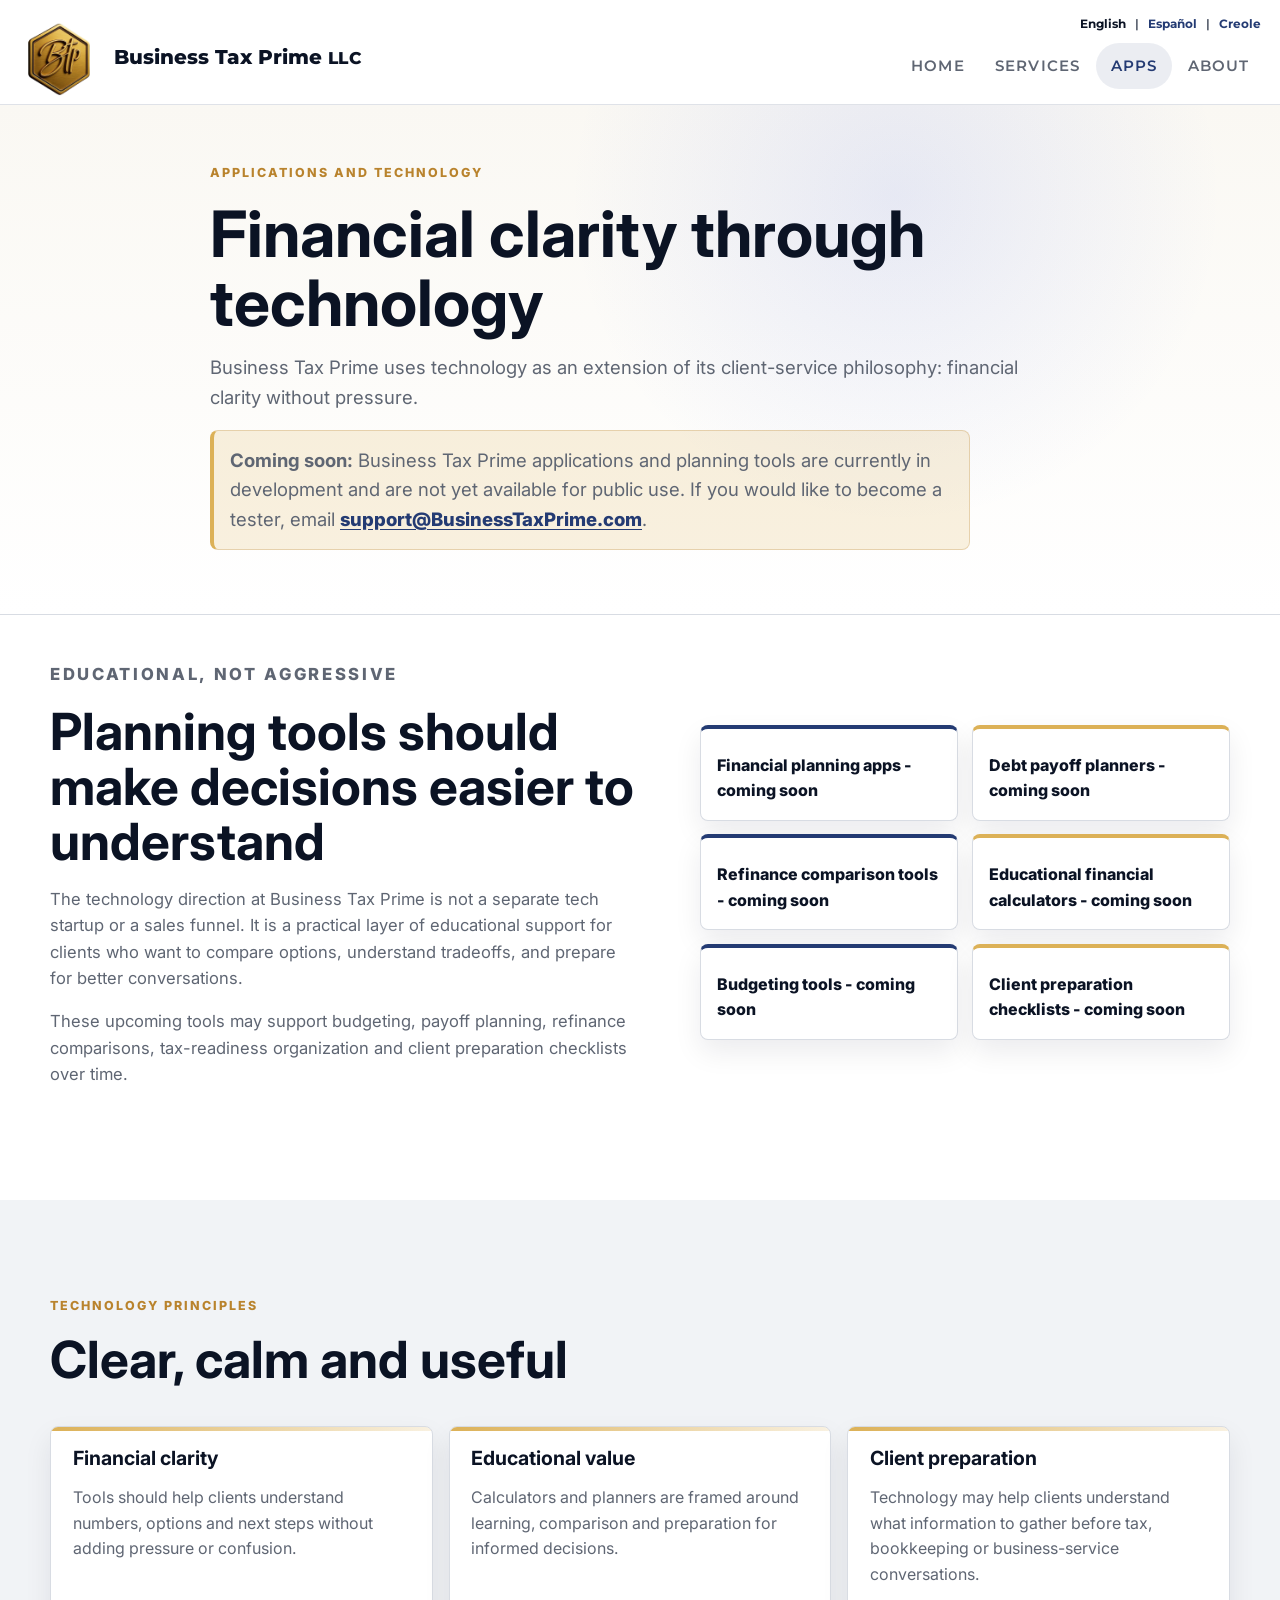
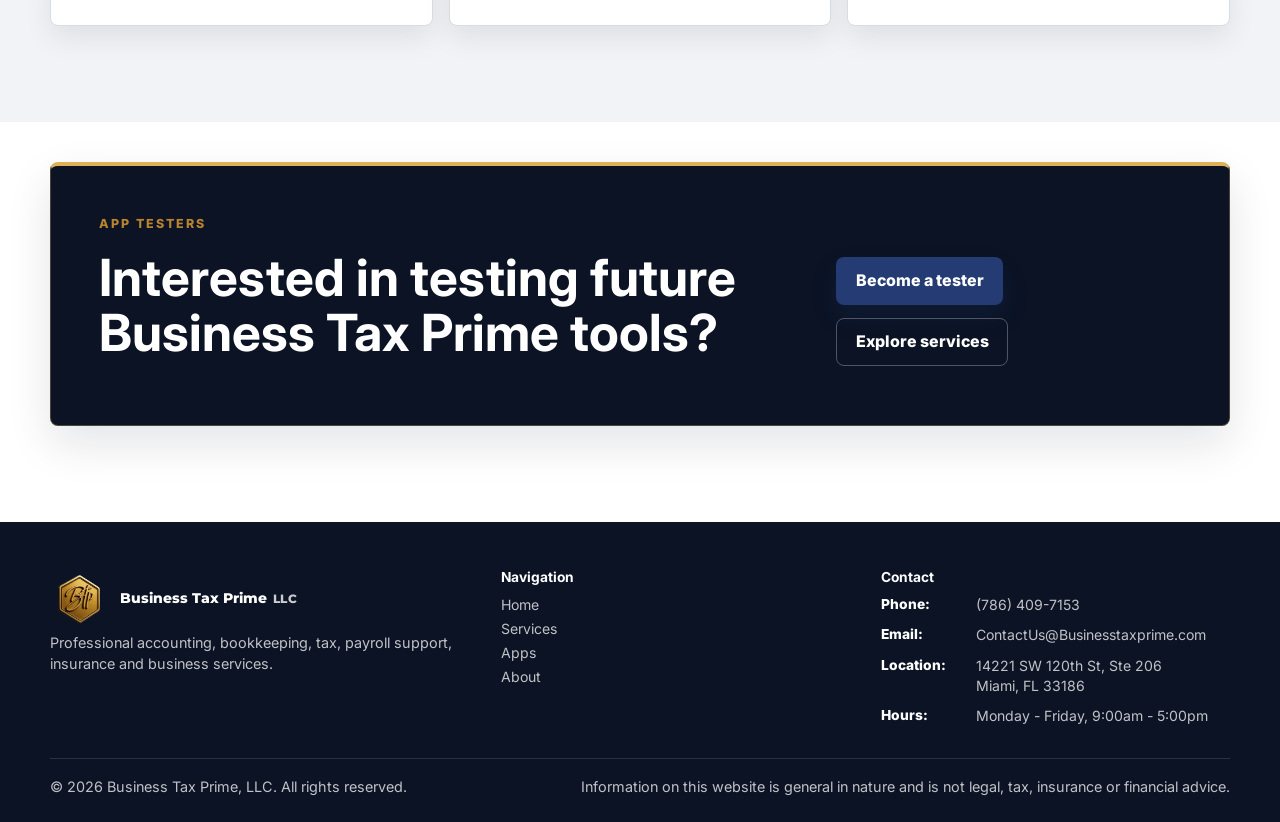
==== commit 66889f46: "Update apps and payroll service content" ====
--- a/apps.html
+++ b/apps.html
@@ -4,7 +4,7 @@
   <meta charset="UTF-8">
   <meta name="viewport" content="width=device-width, initial-scale=1.0">
   <title>Applications and technology | Business Tax Prime, LLC</title>
-  <meta name="description" content="Business Tax Prime technology philosophy: financial clarity through educational planning apps, calculators, budgeting tools, and client-support technology.">
+  <meta name="description" content="Business Tax Prime technology philosophy: financial clarity through educational planning apps, calculators, budgeting tools, and client preparation checklists.">
   <link rel="preconnect" href="https://fonts.googleapis.com">
   <link rel="preconnect" href="https://fonts.gstatic.com" crossorigin>
   <link href="https://fonts.googleapis.com/css2?family=Inter:wght@400;500;600;700;800&family=Montserrat:wght@500;600;700;800&display=swap" rel="stylesheet">
@@ -16,7 +16,7 @@
     <div class="container header-inner">
       <a class="brand notranslate" translate="no" href="index.html"><span class="brand-logo-frame"><img class="brand-logo" src="assets/logos/BTP_mark.png" alt="Business Tax Prime logo"></span><span class="brand-text"><strong>Business Tax Prime</strong><span>LLC</span></span></a>
       <button class="nav-toggle" type="button" aria-expanded="false" aria-controls="primary-navigation"><span class="sr-only">Menu</span><span></span><span></span><span></span></button>
-      <nav class="primary-nav" id="primary-navigation" aria-label="Primary navigation"><a href="index.html">HOME</a><div class="nav-dropdown"><a href="services.html">SERVICES</a><div class="nav-submenu" aria-label="Services submenu"><a href="bookkeeping.html">Bookkeeping</a><a href="taxes.html">Taxes</a><a href="business-services.html">Business services</a><a href="https://www.btpinsurance.net/" target="_blank" rel="noopener">Insurance services</a></div></div><a href="apps.html">APPS</a><div class="nav-dropdown"><a href="contact.html#about">ABOUT</a><div class="nav-submenu" aria-label="About submenu"><a href="contact.html#about">About us</a><a href="contact.html#contact">Contact us</a><a href="privacy.html">Privacy Policy</a><a href="terms.html">Terms &amp; Conditions</a></div></div></nav><nav class="language-toggle" aria-label="Language options"><a href="index.html" lang="en" data-language-current>English</a><span aria-hidden="true">|</span><a href="https://translate.google.com/translate?sl=en&amp;tl=es&amp;u=https%3A%2F%2Fbusinesstaxprime.com%2F" lang="es" aria-label="Translate site to Spanish" data-translate-lang="es" target="_blank" rel="noopener">Espa&ntilde;ol</a><span aria-hidden="true">|</span><a href="https://translate.google.com/translate?sl=en&amp;tl=ht&amp;u=https%3A%2F%2Fbusinesstaxprime.com%2F" lang="ht" title="Haitian Creole" aria-label="Translate site to Haitian Creole" data-translate-lang="ht" target="_blank" rel="noopener">Creole</a></nav>
+      <nav class="primary-nav" id="primary-navigation" aria-label="Primary navigation"><a href="index.html">HOME</a><div class="nav-dropdown"><a href="services.html">SERVICES</a><div class="nav-submenu" aria-label="Services submenu"><a href="bookkeeping.html">Bookkeeping</a><a href="taxes.html">Taxes</a><a href="business-services.html">Business services</a><a href="business-services.html#payroll">Payroll Services</a><a href="https://www.btpinsurance.net/" target="_blank" rel="noopener">Insurance services</a></div></div><a href="apps.html">APPS</a><div class="nav-dropdown"><a href="contact.html#about">ABOUT</a><div class="nav-submenu" aria-label="About submenu"><a href="contact.html#about">About us</a><a href="contact.html#contact">Contact us</a><a href="privacy.html">Privacy Policy</a><a href="terms.html">Terms &amp; Conditions</a></div></div></nav><nav class="language-toggle" aria-label="Language options"><a href="index.html" lang="en" data-language-current>English</a><span aria-hidden="true">|</span><a href="https://translate.google.com/translate?sl=en&amp;tl=es&amp;u=https%3A%2F%2Fbusinesstaxprime.com%2F" lang="es" aria-label="Translate site to Spanish" data-translate-lang="es" target="_blank" rel="noopener">Espa&ntilde;ol</a><span aria-hidden="true">|</span><a href="https://translate.google.com/translate?sl=en&amp;tl=ht&amp;u=https%3A%2F%2Fbusinesstaxprime.com%2F" lang="ht" title="Haitian Creole" aria-label="Translate site to Haitian Creole" data-translate-lang="ht" target="_blank" rel="noopener">Creole</a></nav>
     </div>
   </header>
 
@@ -26,7 +26,7 @@
         <p class="eyebrow">Applications and technology</p>
         <h1>Financial clarity through technology</h1>
         <p>Business Tax Prime uses technology as an extension of its client-service philosophy: financial clarity without pressure.</p>
-        <p class="coming-soon-note"><strong>Coming soon:</strong> Business Tax Prime applications and planning tools are currently in development and are not yet available for public use.</p>
+        <p class="coming-soon-note"><strong>Coming soon:</strong> Business Tax Prime applications and planning tools are currently in development and are not yet available for public use. If you would like to become a tester, email <a href="mailto:support@BusinessTaxPrime.com">support@BusinessTaxPrime.com</a>.</p>
       </div>
     </section>
 
@@ -36,7 +36,7 @@
           <p class="eyebrow">Educational, not aggressive</p>
           <h2>Planning tools should make decisions easier to understand</h2>
           <p>The technology direction at Business Tax Prime is not a separate tech startup or a sales funnel. It is a practical layer of educational support for clients who want to compare options, understand tradeoffs, and prepare for better conversations.</p>
-          <p>These upcoming tools may support budgeting, payoff planning, refinance comparisons, tax-readiness organization and client-service workflows over time.</p>
+          <p>These upcoming tools may support budgeting, payoff planning, refinance comparisons, tax-readiness organization and client preparation checklists over time.</p>
         </div>
         <div class="tech-board reveal" aria-label="Planned technology tools">
           <span>Financial planning apps - coming soon</span>
@@ -44,7 +44,7 @@
           <span>Refinance comparison tools - coming soon</span>
           <span>Educational financial calculators - coming soon</span>
           <span>Budgeting tools - coming soon</span>
-          <span>Client-support technology - coming soon</span>
+          <span>Client preparation checklists - coming soon</span>
         </div>
       </div>
     </section>
@@ -55,19 +55,19 @@
         <div class="card-grid three">
           <article class="service-card reveal"><h3>Financial clarity</h3><p>Tools should help clients understand numbers, options and next steps without adding pressure or confusion.</p></article>
           <article class="service-card reveal"><h3>Educational value</h3><p>Calculators and planners are framed around learning, comparison and preparation for informed decisions.</p></article>
-          <article class="service-card reveal"><h3>Client support</h3><p>Technology supports accounting, tax and business services by making information easier to organize and review.</p></article>
+          <article class="service-card reveal"><h3>Client preparation</h3><p>Technology may help clients understand what information to gather before tax, bookkeeping or business-service conversations.</p></article>
         </div>
       </div>
     </section>
 
     <section class="cta-section">
-      <div class="container cta-box reveal"><div><p class="eyebrow">Explore services</p><h2>Use technology alongside professional guidance.</h2></div><div class="cta-actions"><a class="btn btn-primary" href="mailto:ContactUs@Businesstaxprime.com?subject=Business%20Tax%20Prime%20consultation">Contact us</a><a class="btn btn-secondary" href="services.html">Explore services</a></div></div>
+      <div class="container cta-box reveal"><div><p class="eyebrow">App testers</p><h2>Interested in testing future Business Tax Prime tools?</h2></div><div class="cta-actions"><a class="btn btn-primary" href="mailto:support@BusinessTaxPrime.com?subject=Business%20Tax%20Prime%20app%20tester">Become a tester</a><a class="btn btn-secondary" href="services.html">Explore services</a></div></div>
     </section>
   </main>
 
   <footer class="site-footer">
     <div class="container footer-grid">
-      <div><a class="brand footer-brand notranslate" translate="no" href="index.html"><span class="brand-logo-frame"><img class="brand-logo" src="assets/logos/BTP_mark.png" alt="Business Tax Prime logo"></span><span class="brand-text"><strong>Business Tax Prime</strong><span>LLC</span></span></a><p>Professional accounting, bookkeeping, tax, insurance and business services.</p></div>
+      <div><a class="brand footer-brand notranslate" translate="no" href="index.html"><span class="brand-logo-frame"><img class="brand-logo" src="assets/logos/BTP_mark.png" alt="Business Tax Prime logo"></span><span class="brand-text"><strong>Business Tax Prime</strong><span>LLC</span></span></a><p>Professional accounting, bookkeeping, tax, payroll support, insurance and business services.</p></div>
       <div><h2>Navigation</h2><nav class="footer-links" aria-label="Footer navigation"><a href="index.html">Home</a><a href="services.html">Services</a><a href="apps.html">Apps</a><a href="contact.html#about">About</a></nav></div>
       <div><h2>Contact</h2><dl class="contact-list"><div><dt>Phone:</dt><dd><a href="tel:+17864097153">(786) 409-7153</a></dd></div><div><dt>Email:</dt><dd><a href="mailto:ContactUs@Businesstaxprime.com">ContactUs@Businesstaxprime.com</a></dd></div><div><dt>Location:</dt><dd>14221 SW 120th St, Ste 206<br>Miami, FL 33186</dd></div><div><dt>Hours:</dt><dd>Monday - Friday, 9:00am - 5:00pm</dd></div></dl></div>
     </div>
--- a/assets/css/styles.css
+++ b/assets/css/styles.css
@@ -703,6 +703,21 @@
   top: 8px;
 }
 
+.icon-payroll::before {
+  width: 22px;
+  height: 16px;
+  border: 2px solid currentColor;
+  border-radius: 3px;
+}
+
+.icon-payroll::after {
+  width: 11px;
+  height: 2px;
+  background: currentColor;
+  bottom: 12px;
+  box-shadow: 0 5px 0 currentColor;
+}
+
 .icon-shield::before {
   width: 19px;
   height: 22px;
@@ -938,6 +953,13 @@
   border: 1px solid rgba(185, 131, 45, 0.28);
   border-left: 4px solid var(--gold);
   border-radius: var(--radius);
+}
+
+.coming-soon-note a {
+  color: var(--blue);
+  font-weight: 800;
+  text-decoration: underline;
+  text-underline-offset: 0.18em;
 }
 
 .tech-hero {
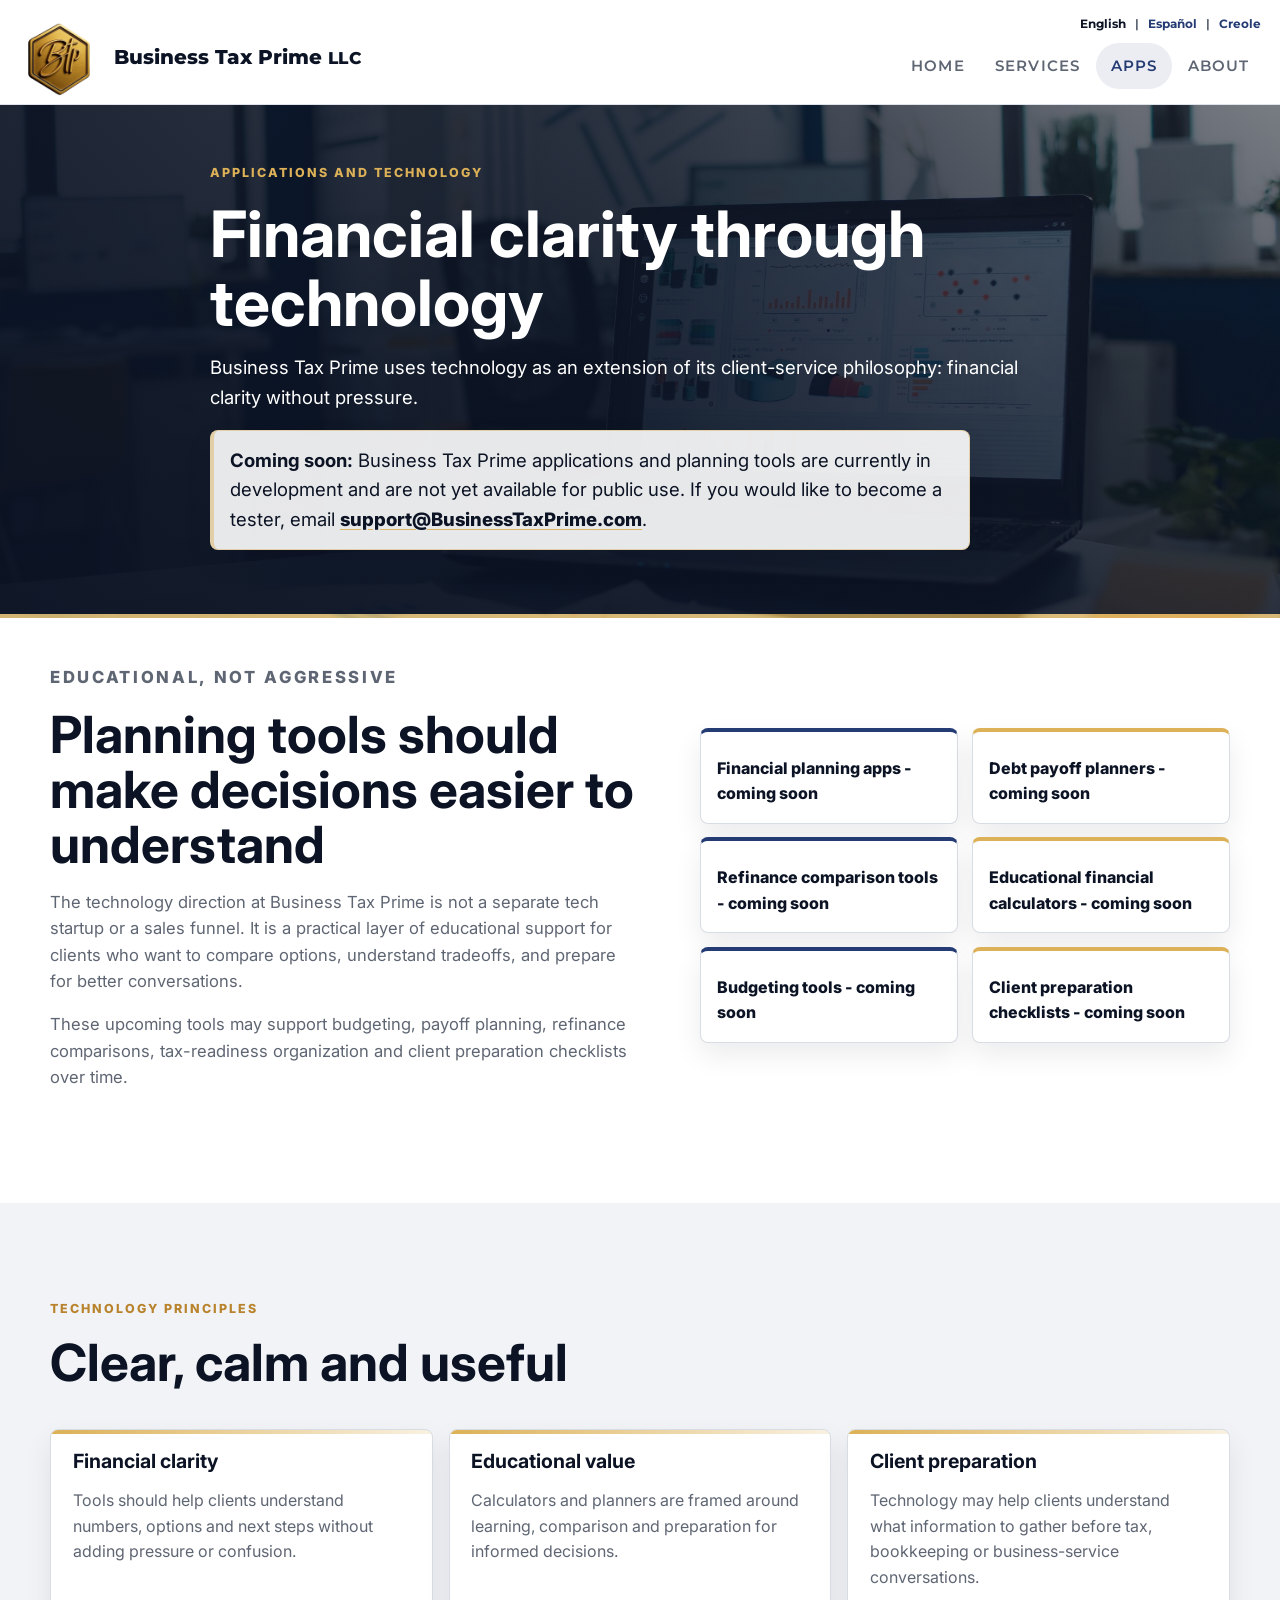
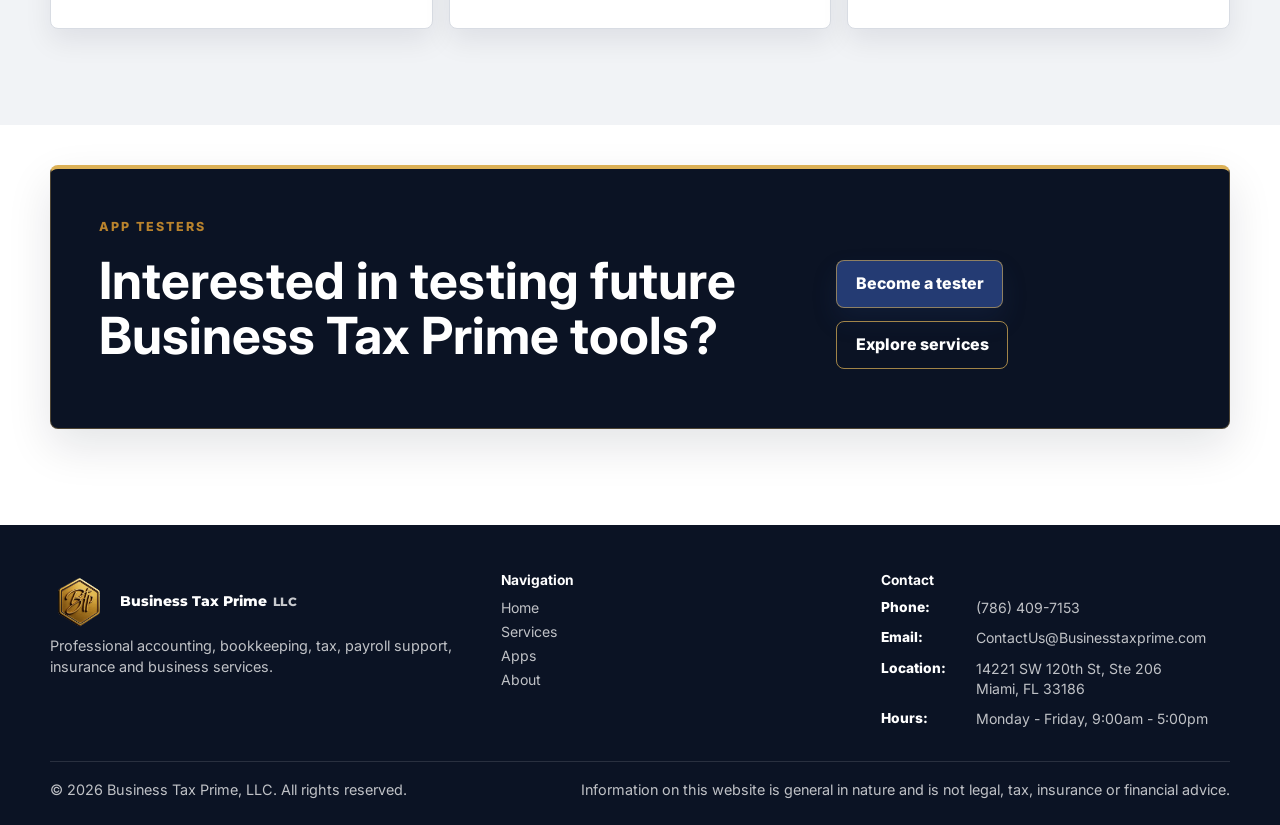
==== commit a98d9494: "Add photo sections and refine service CTAs" ====
--- a/apps.html
+++ b/apps.html
@@ -21,7 +21,7 @@
   </header>
 
   <main id="main">
-    <section class="page-hero tech-hero">
+    <section class="page-hero tech-hero photo-hero tech-photo-hero">
       <div class="container narrow reveal">
         <p class="eyebrow">Applications and technology</p>
         <h1>Financial clarity through technology</h1>
--- a/assets/css/styles.css
+++ b/assets/css/styles.css
@@ -107,6 +107,92 @@
 .bg-navy h2,
 .bg-navy h3 {
   color: var(--white);
+}
+
+.photo-band,
+.photo-hero {
+  position: relative;
+  overflow: hidden;
+  isolation: isolate;
+  background-size: cover;
+  background-position: center;
+}
+
+.photo-band {
+  color: rgba(255, 255, 255, 0.84);
+}
+
+.photo-band::before,
+.photo-hero::before {
+  content: "";
+  position: absolute;
+  inset: 0;
+  z-index: 0;
+}
+
+.photo-band > .container,
+.photo-hero > .container {
+  position: relative;
+  z-index: 1;
+}
+
+.photo-band h2,
+.photo-band h3,
+.photo-hero h1 {
+  color: var(--white);
+}
+
+.photo-band p,
+.photo-hero p:not(.eyebrow) {
+  color: rgba(255, 255, 255, 0.82);
+}
+
+.photo-band .eyebrow,
+.photo-hero .eyebrow {
+  color: var(--gold);
+}
+
+.photo-band .text-link {
+  color: var(--white);
+}
+
+.photo-band-books {
+  background-image: url("../images/bookkeping_taxservices2.jpg");
+  background-position: center 58%;
+}
+
+.photo-band-books::before {
+  background:
+    linear-gradient(90deg, rgba(11, 19, 36, 0.94), rgba(11, 19, 36, 0.76) 48%, rgba(11, 19, 36, 0.54)),
+    linear-gradient(180deg, rgba(11, 19, 36, 0.18), rgba(11, 19, 36, 0.66));
+}
+
+.photo-band-tech {
+  background-image: url("../images/application_technology.jpg");
+  background-position: center;
+}
+
+.photo-band-tech::before {
+  background:
+    linear-gradient(90deg, rgba(11, 19, 36, 0.72), rgba(11, 19, 36, 0.9) 52%, rgba(11, 19, 36, 0.96)),
+    linear-gradient(180deg, rgba(11, 19, 36, 0.2), rgba(11, 19, 36, 0.62));
+}
+
+.photo-band .pill-grid span,
+.photo-band .tech-board span {
+  background: rgba(255, 255, 255, 0.12);
+  color: var(--white);
+  border-color: rgba(220, 177, 87, 0.68);
+  box-shadow: 0 12px 28px rgba(11, 19, 36, 0.22);
+  backdrop-filter: blur(4px);
+}
+
+.photo-band .tech-board span:nth-child(odd) {
+  border-top-color: var(--royal);
+}
+
+.photo-band .tech-board span:nth-child(even) {
+  border-top-color: var(--gold);
 }
 
 .skip-link {
@@ -417,6 +503,7 @@
 .btn-primary {
   background: var(--blue);
   color: var(--white);
+  border-color: rgba(220, 177, 87, 0.58);
   box-shadow: 0 12px 24px rgba(36, 59, 115, 0.2);
 }
 
@@ -428,7 +515,7 @@
 .btn-secondary {
   background: var(--white);
   color: var(--blue);
-  border-color: var(--border);
+  border-color: rgba(220, 177, 87, 0.68);
 }
 
 .visual-shell {
@@ -755,6 +842,11 @@
   font-size: 1.04rem;
 }
 
+.photo-band .split p,
+.photo-band .section-heading p:last-child {
+  color: rgba(255, 255, 255, 0.82);
+}
+
 .feature-panel {
   padding: clamp(1.2rem, 3vw, 2rem);
   background: var(--white);
@@ -917,7 +1009,7 @@
 .cta-box .btn-secondary {
   background: transparent;
   color: var(--white);
-  border-color: rgba(255, 255, 255, 0.28);
+  border-color: rgba(220, 177, 87, 0.72);
 }
 
 .page-hero {
@@ -942,6 +1034,11 @@
 .page-hero p:not(.eyebrow) {
   color: var(--muted);
   font-size: 1.16rem;
+}
+
+.photo-hero h1,
+.photo-hero p:not(.eyebrow) {
+  color: var(--white);
 }
 
 .coming-soon-note {
@@ -966,6 +1063,42 @@
   background:
     radial-gradient(circle at 70% 18%, rgba(66, 99, 231, 0.11), transparent 33%),
     linear-gradient(180deg, var(--warm-white), var(--white));
+}
+
+.photo-hero {
+  min-height: 430px;
+  display: flex;
+  align-items: center;
+  border-bottom: 4px solid rgba(220, 177, 87, 0.72);
+}
+
+.tech-photo-hero {
+  background-image: url("../images/application_technology.jpg");
+  background-position: center;
+  background-size: cover;
+}
+
+.tech-photo-hero::before {
+  background:
+    linear-gradient(90deg, rgba(11, 19, 36, 0.9), rgba(11, 19, 36, 0.78) 52%, rgba(11, 19, 36, 0.42)),
+    linear-gradient(180deg, rgba(11, 19, 36, 0.22), rgba(11, 19, 36, 0.72));
+}
+
+.photo-hero .coming-soon-note {
+  color: var(--navy);
+  background: rgba(255, 255, 255, 0.9);
+  border-color: rgba(220, 177, 87, 0.46);
+  box-shadow: var(--soft-shadow);
+}
+
+.photo-hero p.coming-soon-note,
+.photo-hero .coming-soon-note strong,
+.photo-hero .coming-soon-note a {
+  color: var(--navy);
+}
+
+.photo-hero .coming-soon-note a {
+  text-decoration-color: rgba(220, 177, 87, 0.9);
 }
 
 .contact-grid {
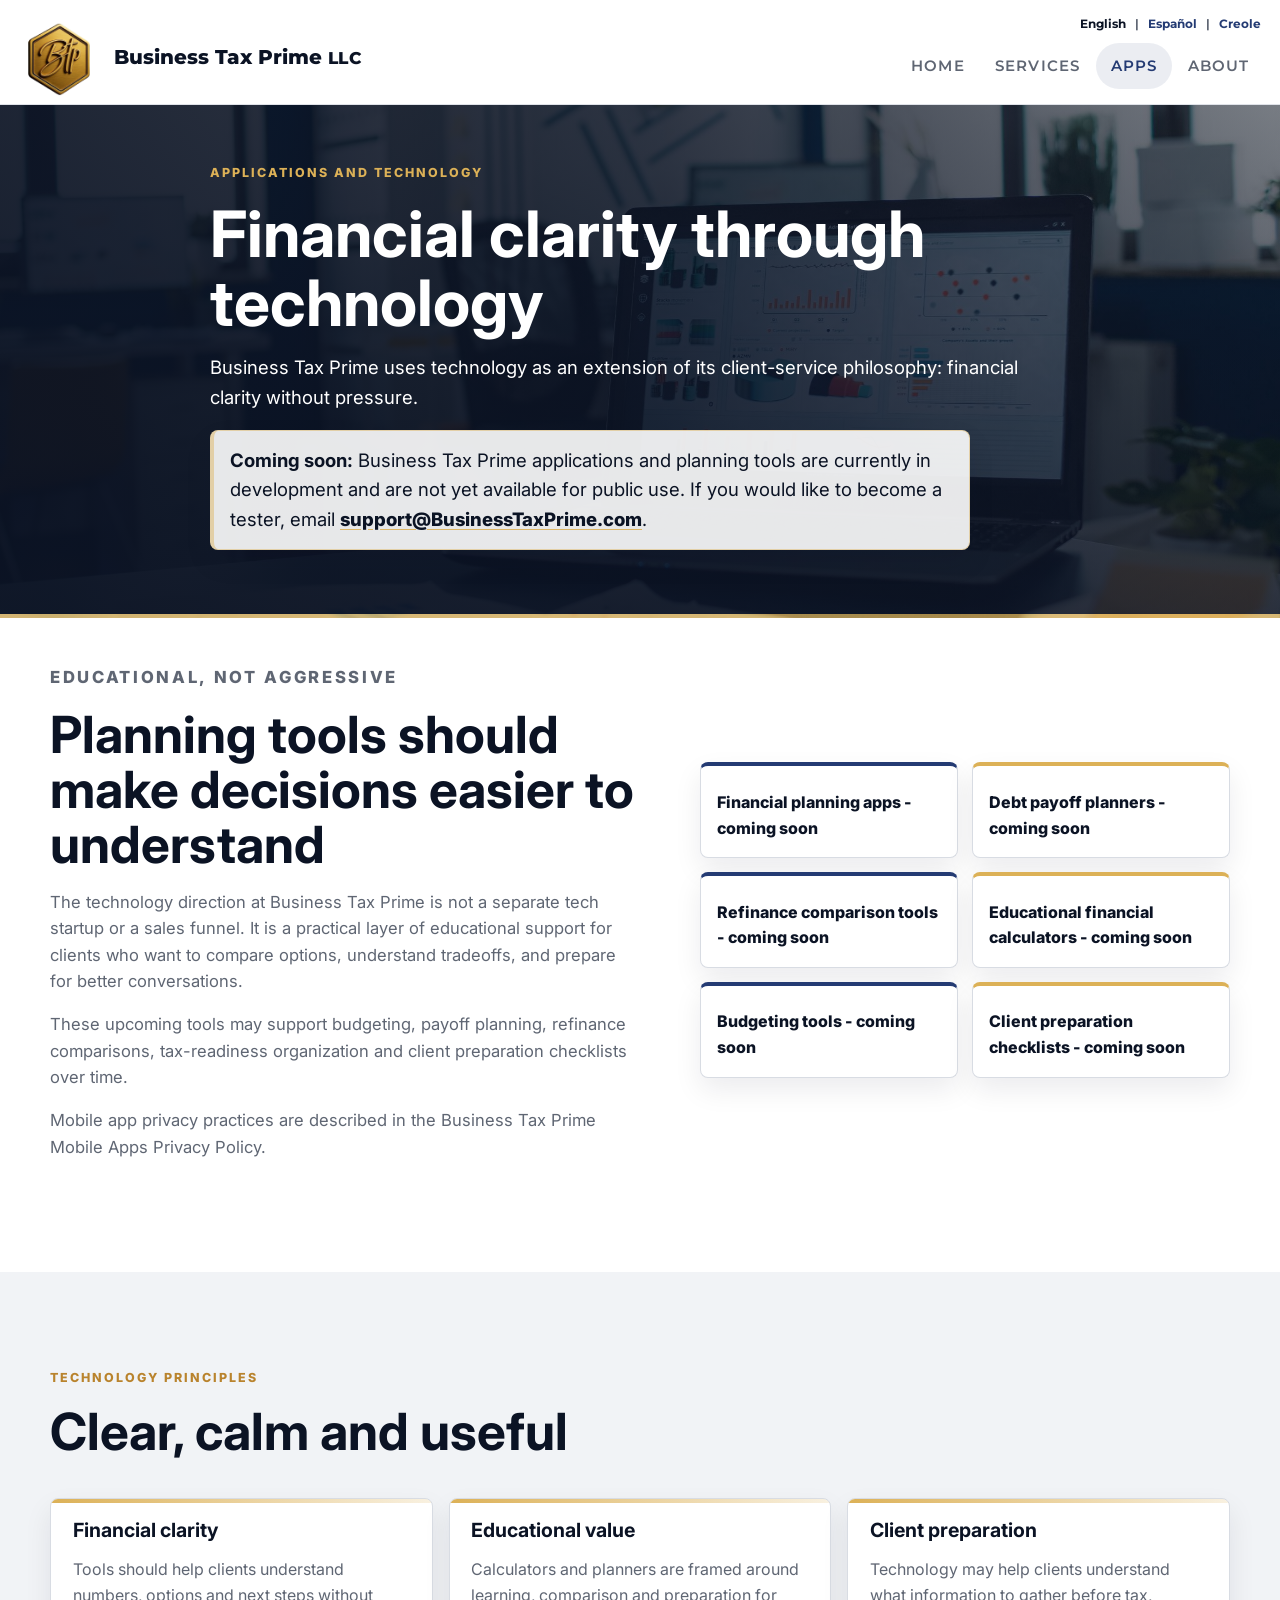
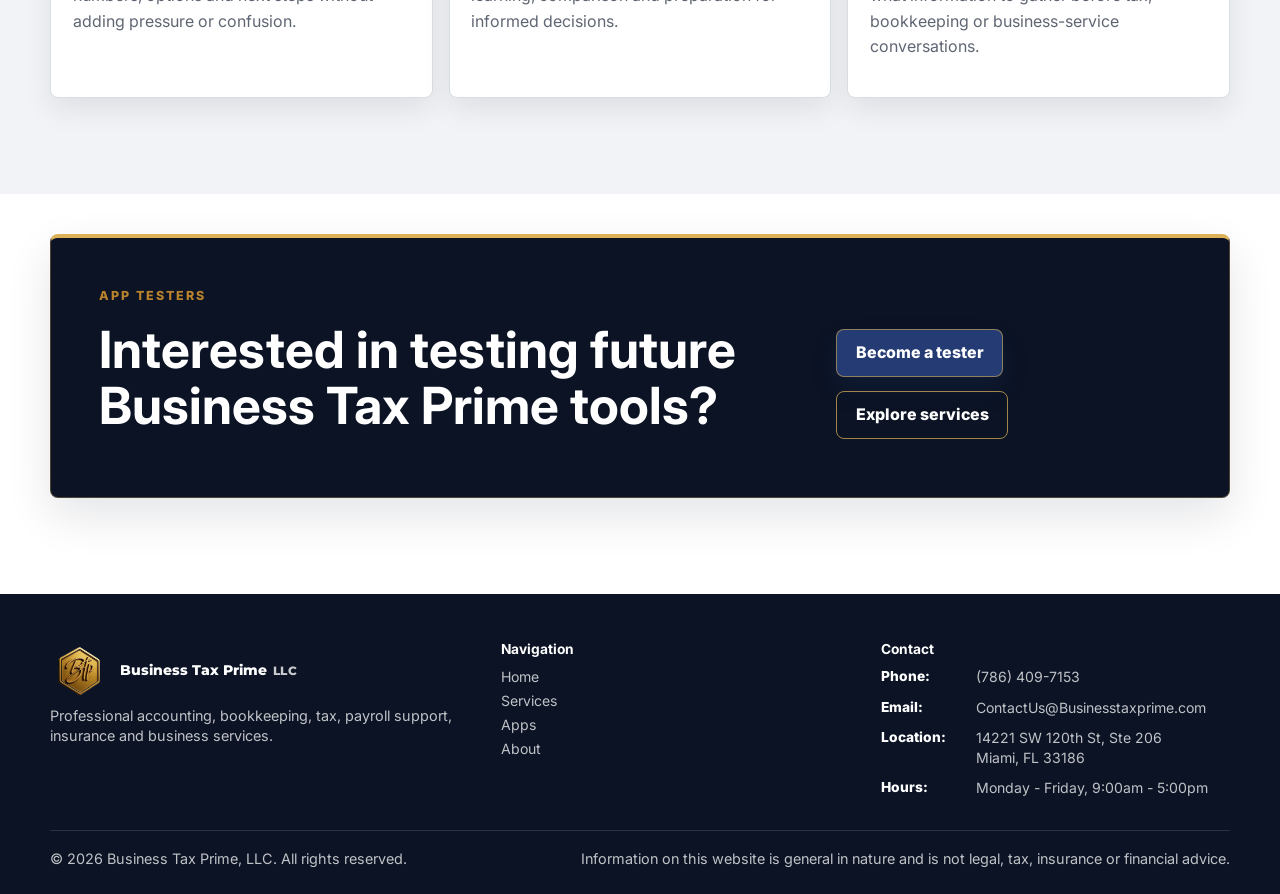
==== commit eb72d86c: "Add mobile apps privacy policy" ====
--- a/apps.html
+++ b/apps.html
@@ -37,6 +37,7 @@
           <h2>Planning tools should make decisions easier to understand</h2>
           <p>The technology direction at Business Tax Prime is not a separate tech startup or a sales funnel. It is a practical layer of educational support for clients who want to compare options, understand tradeoffs, and prepare for better conversations.</p>
           <p>These upcoming tools may support budgeting, payoff planning, refinance comparisons, tax-readiness organization and client preparation checklists over time.</p>
+          <p>Mobile app privacy practices are described in the <a href="mobile-apps-privacy.html">Business Tax Prime Mobile Apps Privacy Policy</a>.</p>
         </div>
         <div class="tech-board reveal" aria-label="Planned technology tools">
           <span>Financial planning apps - coming soon</span>
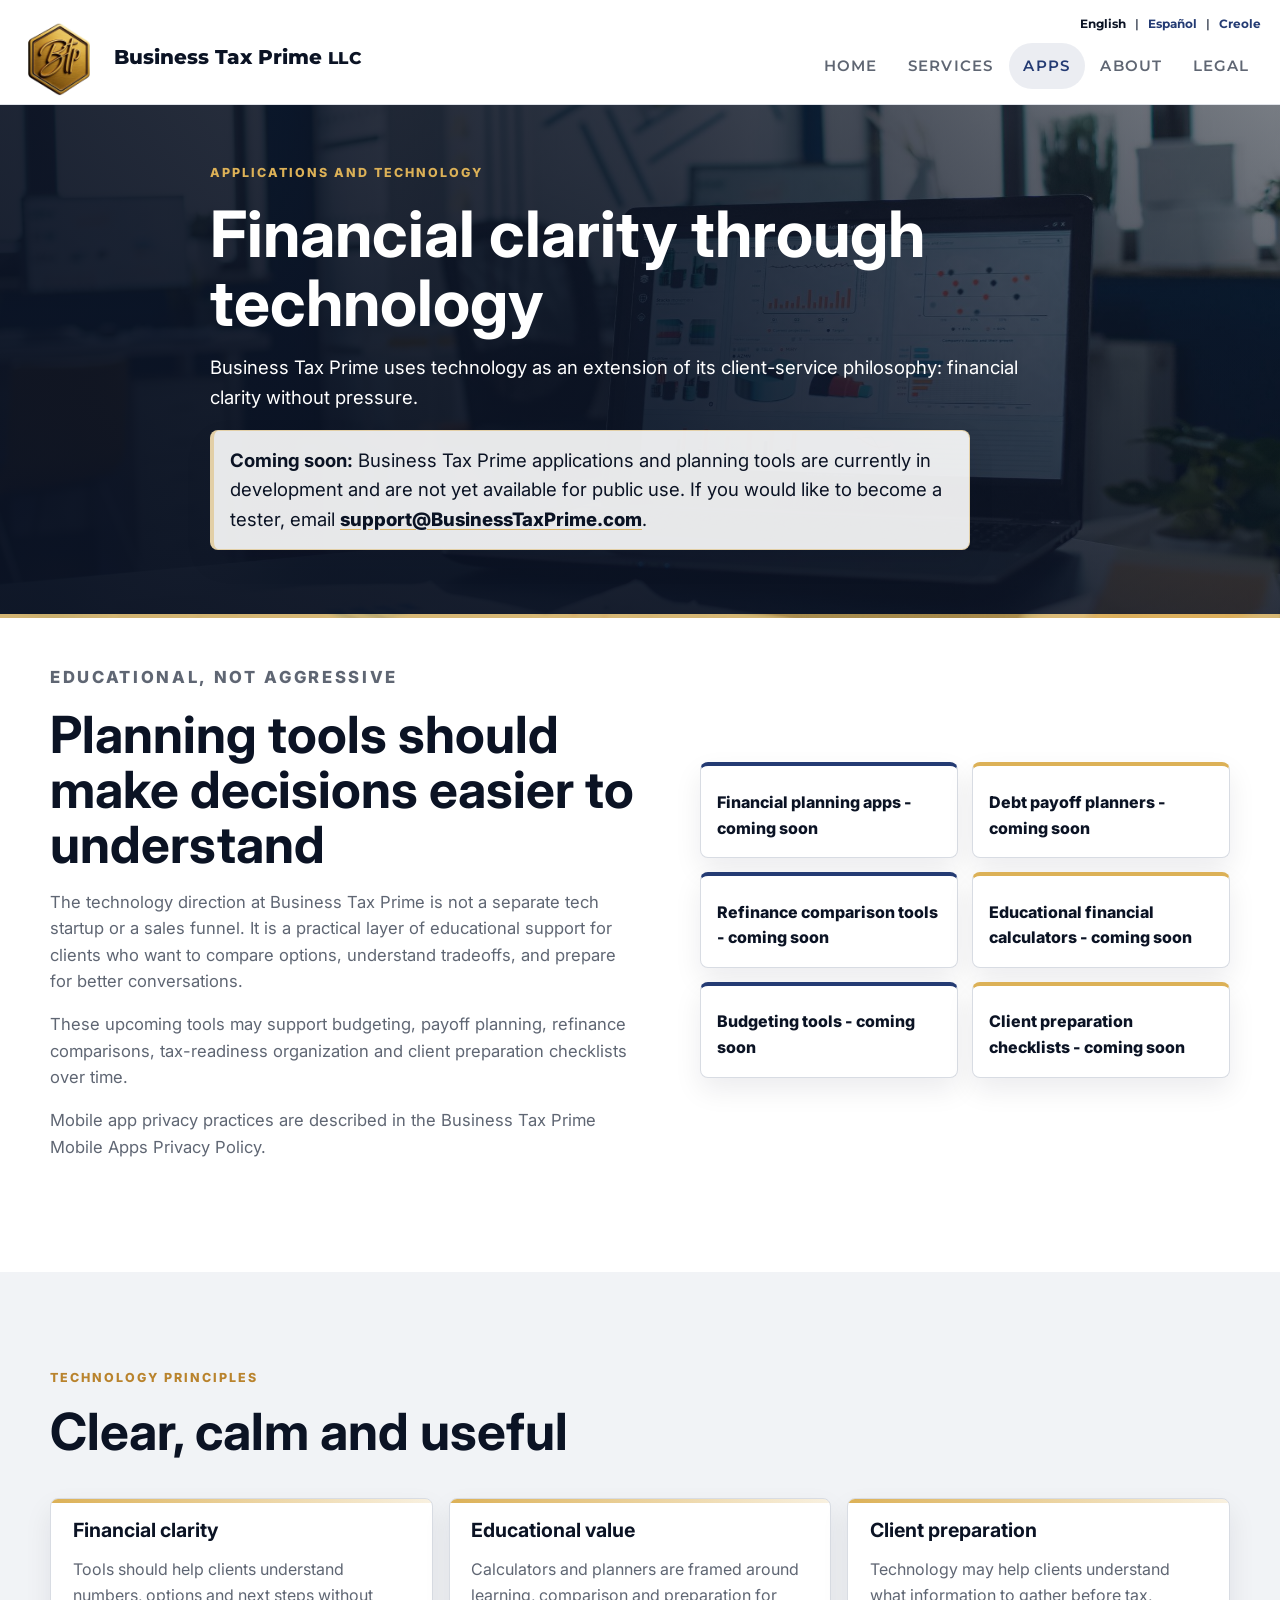
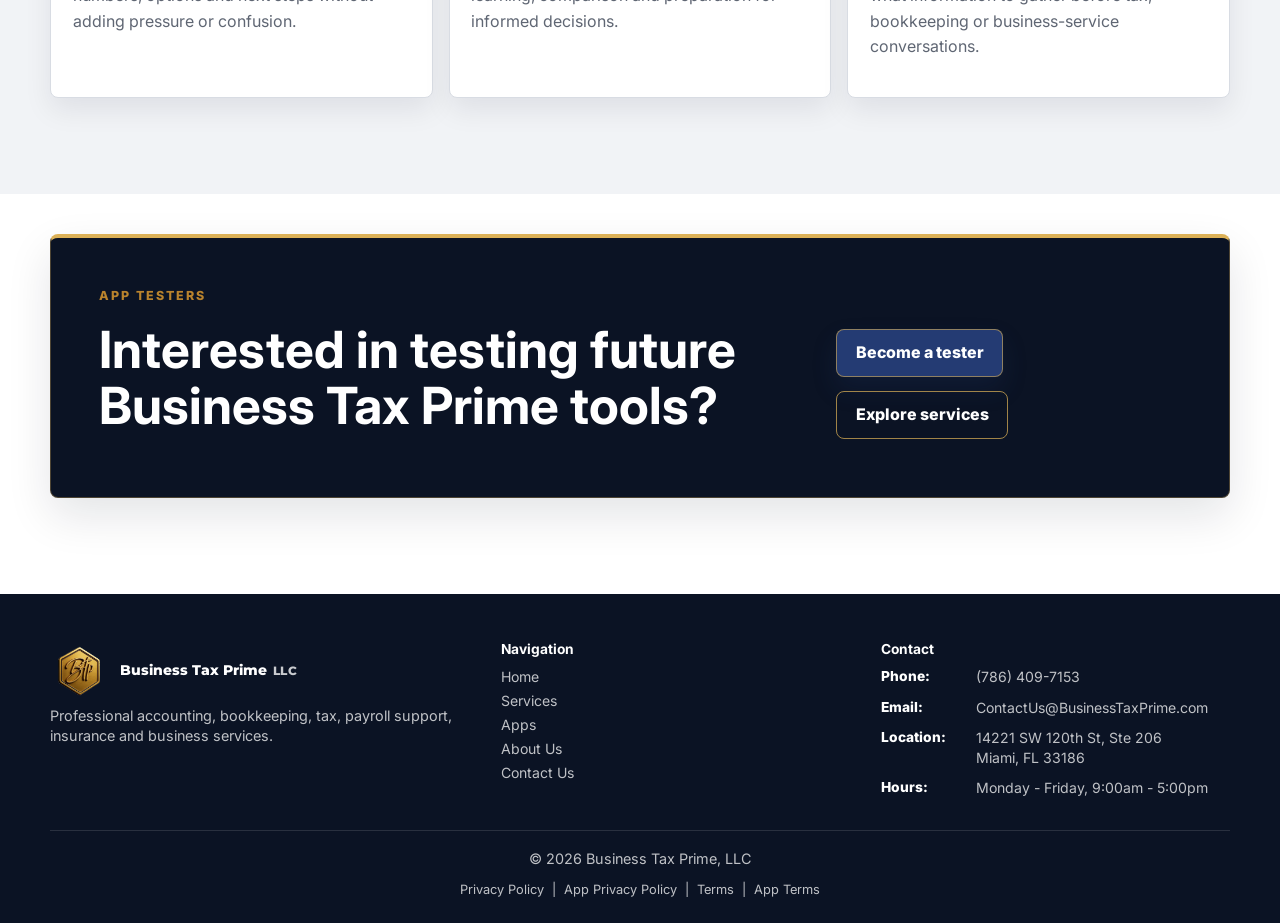
==== commit 5c0069cc: "Separate app legal pages from business policies" ====
--- a/apps.html
+++ b/apps.html
@@ -16,7 +16,7 @@
     <div class="container header-inner">
       <a class="brand notranslate" translate="no" href="index.html"><span class="brand-logo-frame"><img class="brand-logo" src="assets/logos/BTP_mark.png" alt="Business Tax Prime logo"></span><span class="brand-text"><strong>Business Tax Prime</strong><span>LLC</span></span></a>
       <button class="nav-toggle" type="button" aria-expanded="false" aria-controls="primary-navigation"><span class="sr-only">Menu</span><span></span><span></span><span></span></button>
-      <nav class="primary-nav" id="primary-navigation" aria-label="Primary navigation"><a href="index.html">HOME</a><div class="nav-dropdown"><a href="services.html">SERVICES</a><div class="nav-submenu" aria-label="Services submenu"><a href="bookkeeping.html">Bookkeeping</a><a href="taxes.html">Taxes</a><a href="business-services.html">Business services</a><a href="business-services.html#payroll">Payroll Services</a><a href="https://www.btpinsurance.net/" target="_blank" rel="noopener">Insurance services</a></div></div><a href="apps.html">APPS</a><div class="nav-dropdown"><a href="contact.html#about">ABOUT</a><div class="nav-submenu" aria-label="About submenu"><a href="contact.html#about">About us</a><a href="contact.html#contact">Contact us</a><a href="privacy.html">Privacy Policy</a><a href="terms.html">Terms &amp; Conditions</a></div></div></nav><nav class="language-toggle" aria-label="Language options"><a href="index.html" lang="en" data-language-current>English</a><span aria-hidden="true">|</span><a href="https://translate.google.com/translate?sl=en&amp;tl=es&amp;u=https%3A%2F%2Fbusinesstaxprime.com%2F" lang="es" aria-label="Translate site to Spanish" data-translate-lang="es" target="_blank" rel="noopener">Espa&ntilde;ol</a><span aria-hidden="true">|</span><a href="https://translate.google.com/translate?sl=en&amp;tl=ht&amp;u=https%3A%2F%2Fbusinesstaxprime.com%2F" lang="ht" title="Haitian Creole" aria-label="Translate site to Haitian Creole" data-translate-lang="ht" target="_blank" rel="noopener">Creole</a></nav>
+      <nav class="primary-nav" id="primary-navigation" aria-label="Primary navigation"><a href="index.html">HOME</a><div class="nav-dropdown"><a href="services.html">SERVICES</a><div class="nav-submenu" aria-label="Services submenu"><a href="bookkeeping.html">Bookkeeping</a><a href="taxes.html">Taxes</a><a href="business-services.html">Business services</a><a href="business-services.html#payroll">Payroll Services</a><a href="https://www.btpinsurance.net/" target="_blank" rel="noopener">Insurance with BTP Insurance</a></div></div><a href="apps.html">APPS</a><div class="nav-dropdown"><a href="contact.html#about">ABOUT</a><div class="nav-submenu" aria-label="About submenu"><a href="contact.html#about">About Us</a><a href="contact.html#contact">Contact Us</a></div></div><div class="nav-dropdown"><a href="privacy.html">LEGAL</a><div class="nav-submenu" aria-label="Legal submenu"><a href="privacy.html">Privacy Policy</a><a href="mobile-apps-privacy.html">Mobile Apps Privacy Policy</a><a href="terms.html">Terms &amp; Conditions</a><a href="mobile-apps-terms.html">Mobile Apps Terms of Use</a><a href="disclaimer.html">Disclaimer</a></div></div></nav><nav class="language-toggle" aria-label="Language options"><a href="index.html" lang="en" data-language-current>English</a><span aria-hidden="true">|</span><a href="https://translate.google.com/translate?sl=en&amp;tl=es&amp;u=https%3A%2F%2Fbusinesstaxprime.com%2F" lang="es" aria-label="Translate site to Spanish" data-translate-lang="es" target="_blank" rel="noopener">Espa&ntilde;ol</a><span aria-hidden="true">|</span><a href="https://translate.google.com/translate?sl=en&amp;tl=ht&amp;u=https%3A%2F%2Fbusinesstaxprime.com%2F" lang="ht" title="Haitian Creole" aria-label="Translate site to Haitian Creole" data-translate-lang="ht" target="_blank" rel="noopener">Creole</a></nav>
     </div>
   </header>
 
@@ -69,10 +69,10 @@
   <footer class="site-footer">
     <div class="container footer-grid">
       <div><a class="brand footer-brand notranslate" translate="no" href="index.html"><span class="brand-logo-frame"><img class="brand-logo" src="assets/logos/BTP_mark.png" alt="Business Tax Prime logo"></span><span class="brand-text"><strong>Business Tax Prime</strong><span>LLC</span></span></a><p>Professional accounting, bookkeeping, tax, payroll support, insurance and business services.</p></div>
-      <div><h2>Navigation</h2><nav class="footer-links" aria-label="Footer navigation"><a href="index.html">Home</a><a href="services.html">Services</a><a href="apps.html">Apps</a><a href="contact.html#about">About</a></nav></div>
-      <div><h2>Contact</h2><dl class="contact-list"><div><dt>Phone:</dt><dd><a href="tel:+17864097153">(786) 409-7153</a></dd></div><div><dt>Email:</dt><dd><a href="mailto:ContactUs@Businesstaxprime.com">ContactUs@Businesstaxprime.com</a></dd></div><div><dt>Location:</dt><dd>14221 SW 120th St, Ste 206<br>Miami, FL 33186</dd></div><div><dt>Hours:</dt><dd>Monday - Friday, 9:00am - 5:00pm</dd></div></dl></div>
+      <div><h2>Navigation</h2><nav class="footer-links" aria-label="Footer navigation"><a href="index.html">Home</a><a href="services.html">Services</a><a href="apps.html">Apps</a><a href="contact.html#about">About Us</a><a href="contact.html#contact">Contact Us</a></nav></div>
+      <div><h2>Contact</h2><dl class="contact-list"><div><dt>Phone:</dt><dd><a href="tel:+17864097153">(786) 409-7153</a></dd></div><div><dt>Email:</dt><dd><a href="mailto:ContactUs@BusinessTaxPrime.com">ContactUs@BusinessTaxPrime.com</a></dd></div><div><dt>Location:</dt><dd>14221 SW 120th St, Ste 206<br>Miami, FL 33186</dd></div><div><dt>Hours:</dt><dd>Monday - Friday, 9:00am - 5:00pm</dd></div></dl></div>
     </div>
-    <div class="container footer-bottom"><p>&copy; <span data-year></span> Business Tax Prime, LLC. All rights reserved.</p><p>Information on this website is general in nature and is not legal, tax, insurance or financial advice.</p></div>
+    <div class="container footer-bottom"><p>&copy; <span data-year></span> Business Tax Prime, LLC</p><nav class="footer-legal" aria-label="Footer legal links"><a href="privacy.html">Privacy Policy</a><span aria-hidden="true">|</span><a href="mobile-apps-privacy.html">App Privacy Policy</a><span aria-hidden="true">|</span><a href="terms.html">Terms</a><span aria-hidden="true">|</span><a href="mobile-apps-terms.html">App Terms</a></nav></div>
   </footer>
   <script src="assets/js/main.js"></script>
 </body>
--- a/assets/css/styles.css
+++ b/assets/css/styles.css
@@ -1289,17 +1289,35 @@
 }
 
 .footer-bottom {
-  display: flex;
-  justify-content: space-between;
-  gap: 2rem;
+  display: grid;
+  justify-items: center;
+  gap: 0.7rem;
   margin-top: 32px;
   padding-top: 18px;
   border-top: 1px solid rgba(255, 255, 255, 0.12);
   font-size: 0.8rem;
+  text-align: center;
 }
 
 .footer-bottom p {
   margin: 0;
+}
+
+.footer-legal {
+  display: flex;
+  flex-wrap: wrap;
+  justify-content: center;
+  gap: 0.5rem;
+}
+
+.footer-legal a,
+.footer-legal span {
+  color: rgba(255, 255, 255, 0.74);
+}
+
+.footer-legal a:hover,
+.footer-legal a:focus-visible {
+  color: var(--gold);
 }
 
 .reveal {
@@ -1430,8 +1448,7 @@
     grid-template-columns: repeat(2, 1fr);
   }
 
-  .cta-box,
-  .footer-bottom {
+  .cta-box {
     align-items: flex-start;
     flex-direction: column;
   }
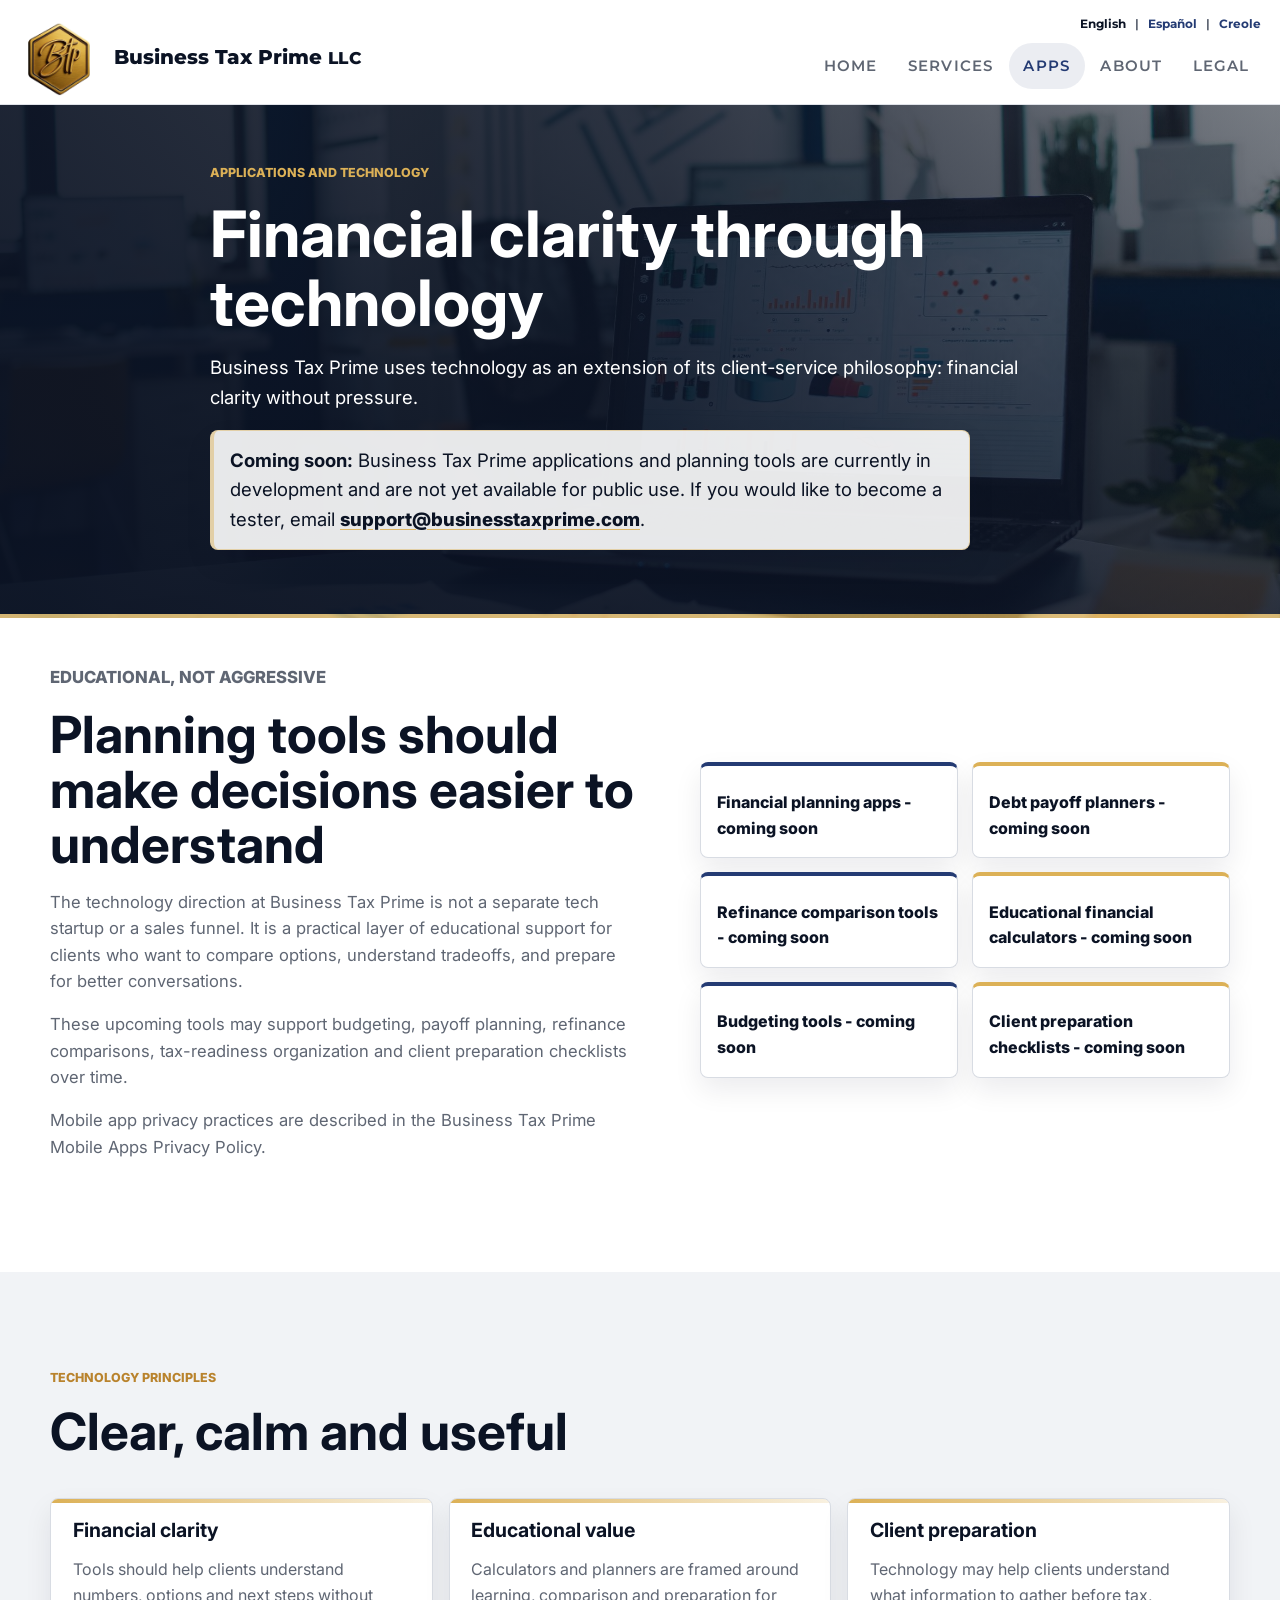
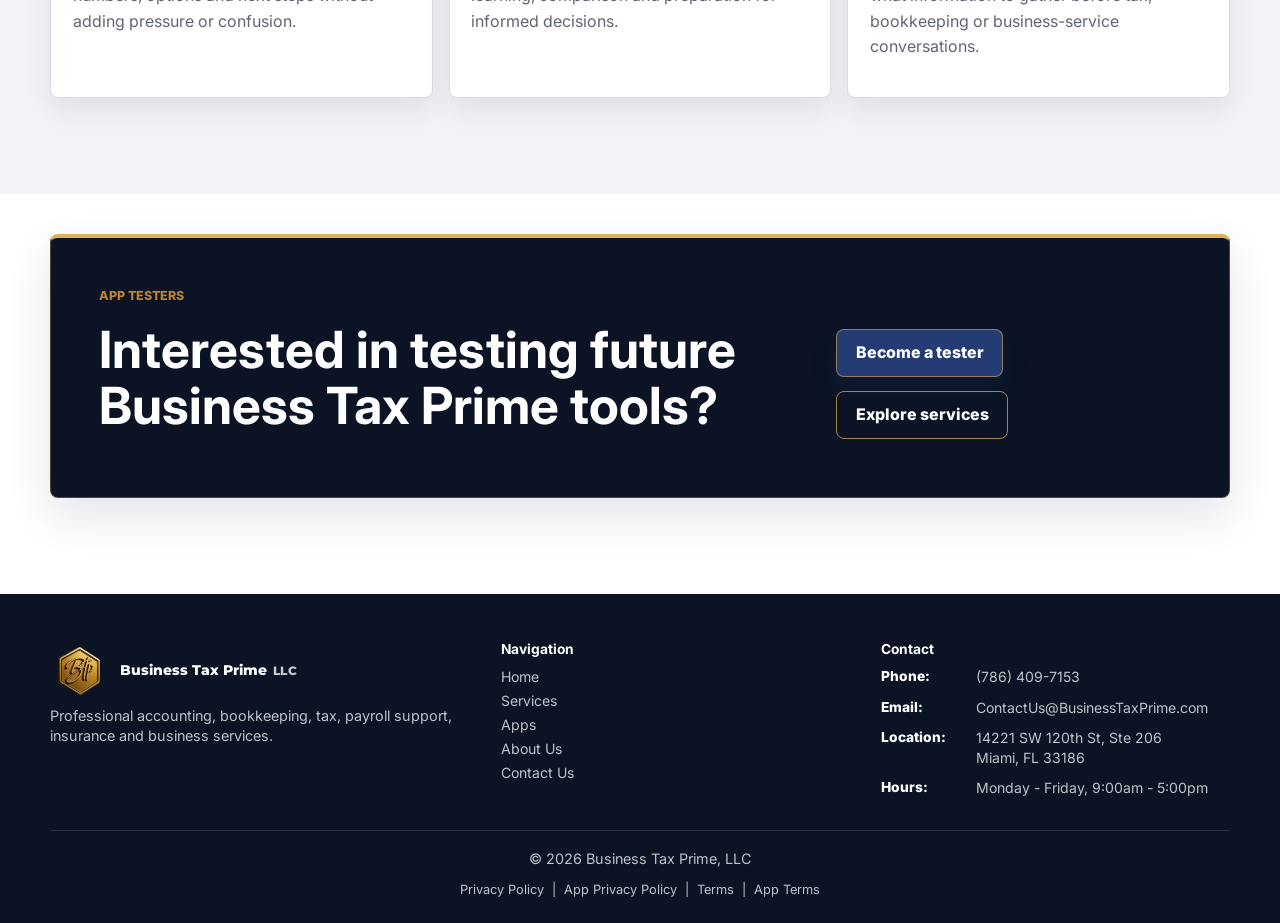
==== commit 16617fe0: "Use support email for mobile app pages" ====
--- a/apps.html
+++ b/apps.html
@@ -26,7 +26,7 @@
         <p class="eyebrow">Applications and technology</p>
         <h1>Financial clarity through technology</h1>
         <p>Business Tax Prime uses technology as an extension of its client-service philosophy: financial clarity without pressure.</p>
-        <p class="coming-soon-note"><strong>Coming soon:</strong> Business Tax Prime applications and planning tools are currently in development and are not yet available for public use. If you would like to become a tester, email <a href="mailto:support@BusinessTaxPrime.com">support@BusinessTaxPrime.com</a>.</p>
+        <p class="coming-soon-note"><strong>Coming soon:</strong> Business Tax Prime applications and planning tools are currently in development and are not yet available for public use. If you would like to become a tester, email <a href="mailto:support@businesstaxprime.com">support@businesstaxprime.com</a>.</p>
       </div>
     </section>
 
@@ -62,7 +62,7 @@
     </section>
 
     <section class="cta-section">
-      <div class="container cta-box reveal"><div><p class="eyebrow">App testers</p><h2>Interested in testing future Business Tax Prime tools?</h2></div><div class="cta-actions"><a class="btn btn-primary" href="mailto:support@BusinessTaxPrime.com?subject=Business%20Tax%20Prime%20app%20tester">Become a tester</a><a class="btn btn-secondary" href="services.html">Explore services</a></div></div>
+      <div class="container cta-box reveal"><div><p class="eyebrow">App testers</p><h2>Interested in testing future Business Tax Prime tools?</h2></div><div class="cta-actions"><a class="btn btn-primary" href="mailto:support@businesstaxprime.com?subject=Business%20Tax%20Prime%20app%20tester">Become a tester</a><a class="btn btn-secondary" href="services.html">Explore services</a></div></div>
     </section>
   </main>
 
--- a/assets/css/styles.css
+++ b/assets/css/styles.css
@@ -470,7 +470,7 @@
   color: var(--bronze);
   font-size: 0.78rem;
   font-weight: 800;
-  letter-spacing: 0.16em;
+  letter-spacing: 0;
   text-transform: uppercase;
 }
 
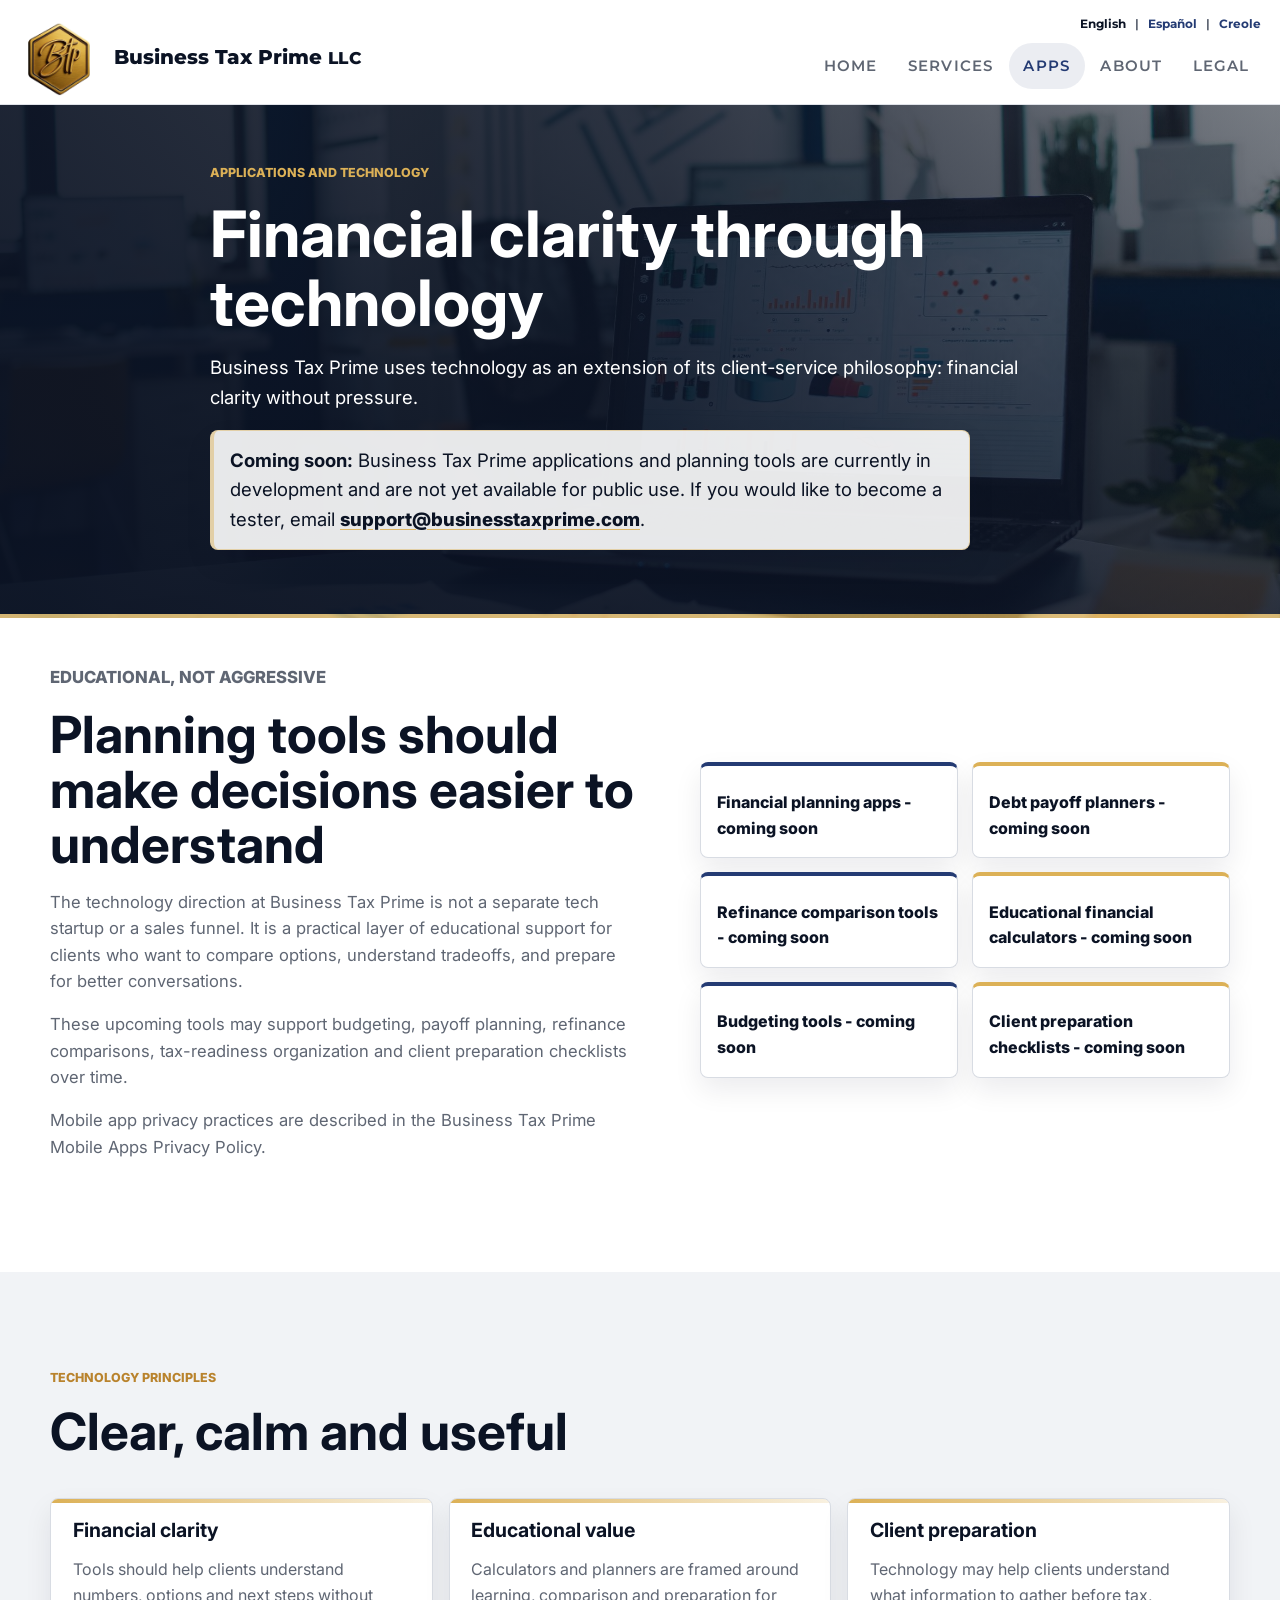
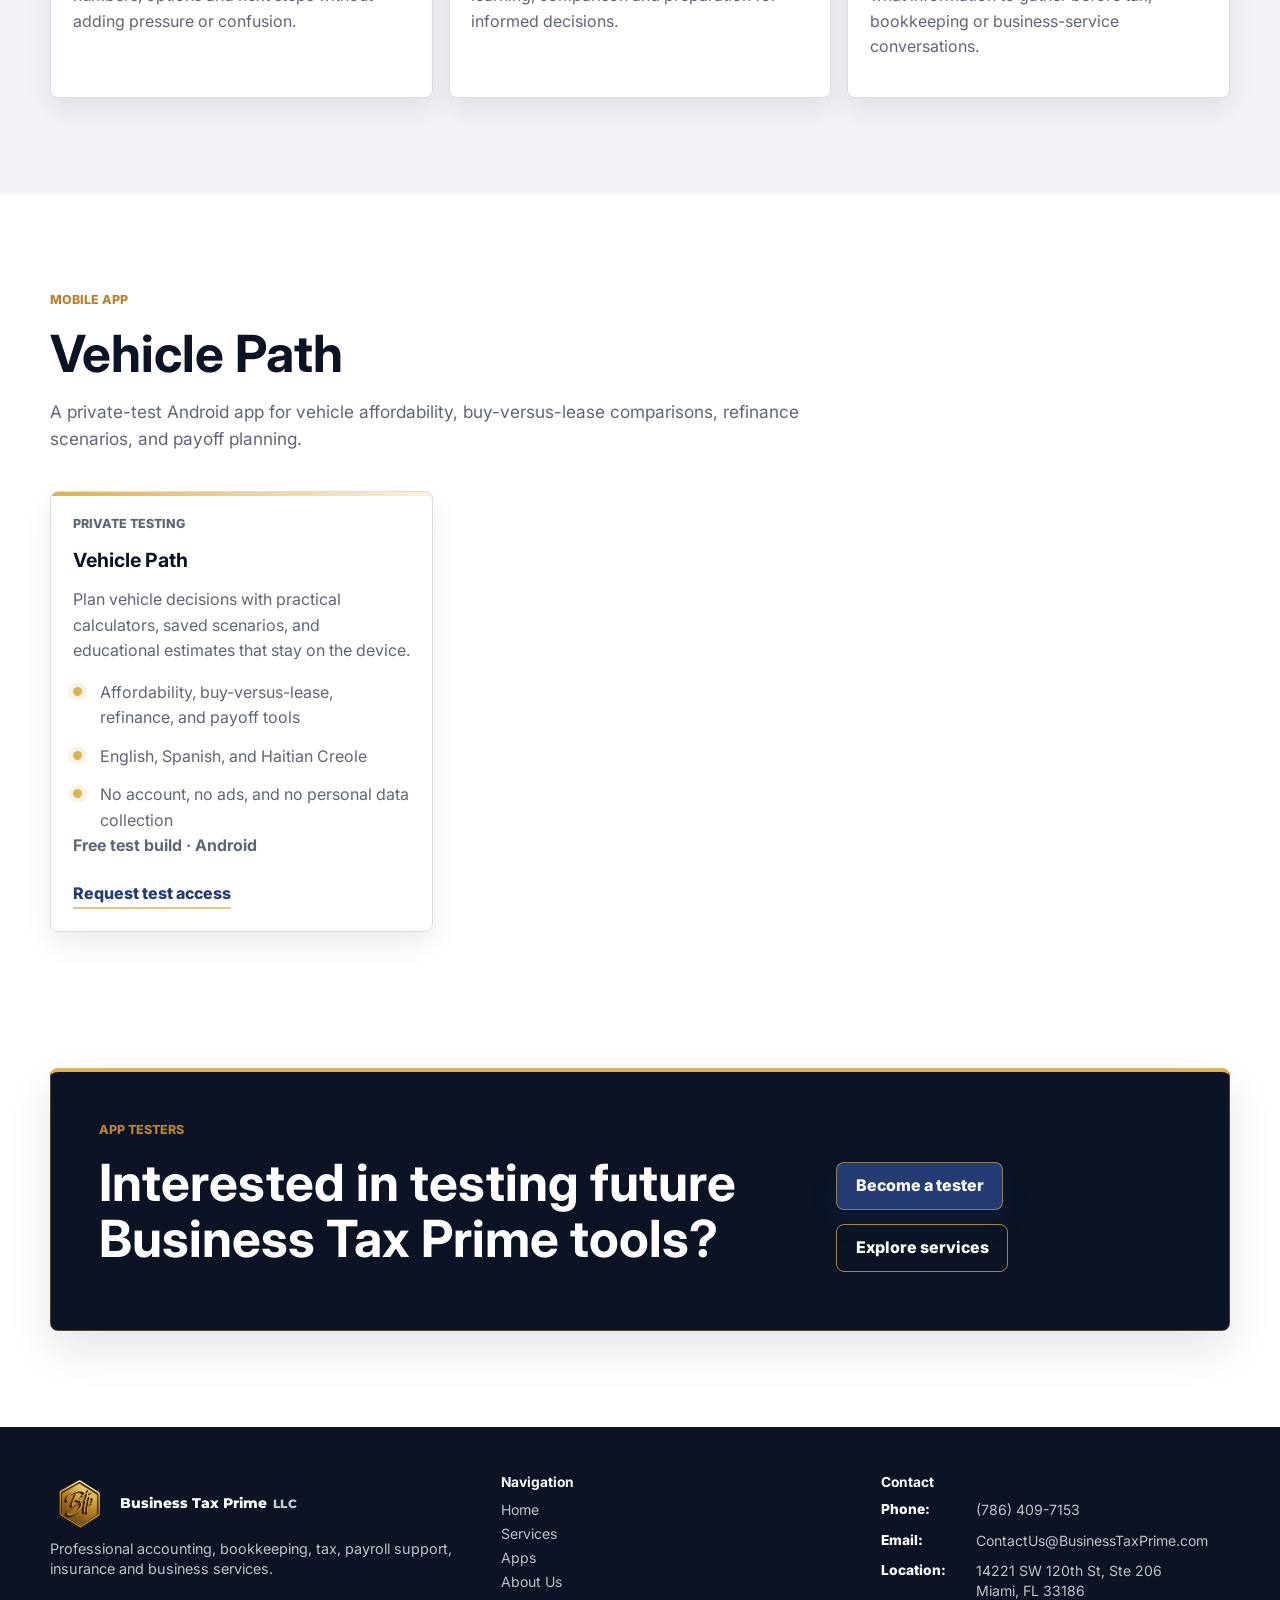
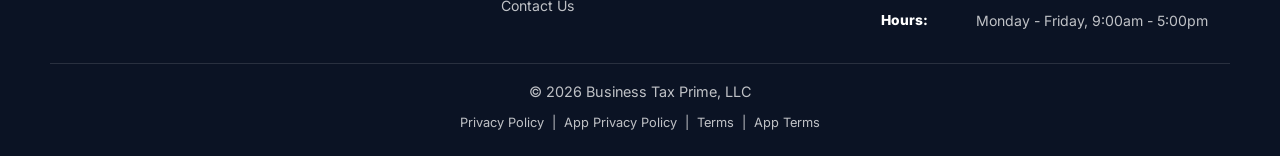
==== commit 383eaa12: "Add Vehicle Path tile to apps page" ====
--- a/apps.html
+++ b/apps.html
@@ -61,6 +61,30 @@
       </div>
     </section>
 
+    <section class="section-pad" id="vehicle-path">
+      <div class="container">
+        <div class="section-heading reveal">
+          <p class="eyebrow">Mobile app</p>
+          <h2>Vehicle Path</h2>
+          <p>A private-test Android app for vehicle affordability, buy-versus-lease comparisons, refinance scenarios, and payoff planning.</p>
+        </div>
+        <div class="card-grid three">
+          <article class="service-card reveal">
+            <p class="eyebrow">Private testing</p>
+            <h3>Vehicle Path</h3>
+            <p>Plan vehicle decisions with practical calculators, saved scenarios, and educational estimates that stay on the device.</p>
+            <ul class="check-list">
+              <li>Affordability, buy-versus-lease, refinance, and payoff tools</li>
+              <li>English, Spanish, and Haitian Creole</li>
+              <li>No account, no ads, and no personal data collection</li>
+            </ul>
+            <p><strong>Free test build · Android</strong></p>
+            <a class="text-link" href="mailto:support@businesstaxprime.com?subject=Vehicle%20Path%20test%20access">Request test access</a>
+          </article>
+        </div>
+      </div>
+    </section>
+
     <section class="cta-section">
       <div class="container cta-box reveal"><div><p class="eyebrow">App testers</p><h2>Interested in testing future Business Tax Prime tools?</h2></div><div class="cta-actions"><a class="btn btn-primary" href="mailto:support@businesstaxprime.com?subject=Business%20Tax%20Prime%20app%20tester">Become a tester</a><a class="btn btn-secondary" href="services.html">Explore services</a></div></div>
     </section>
